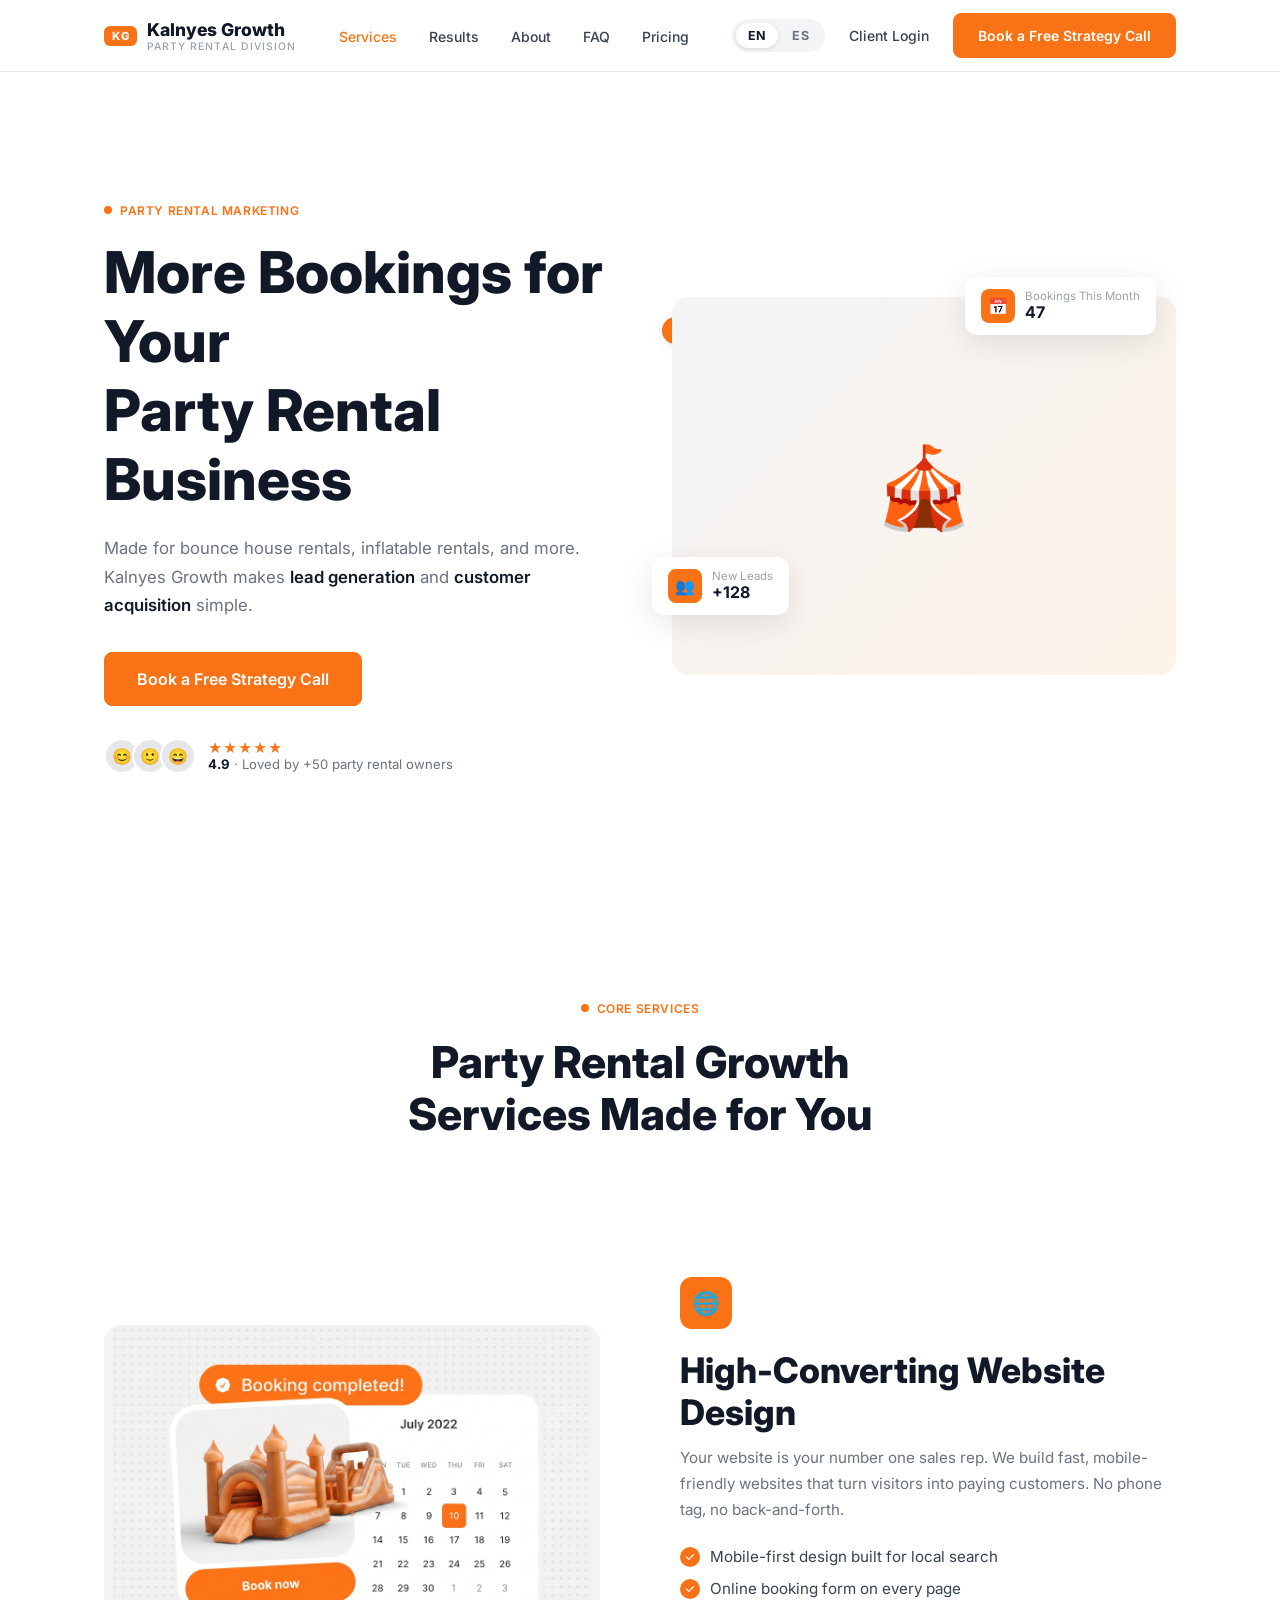
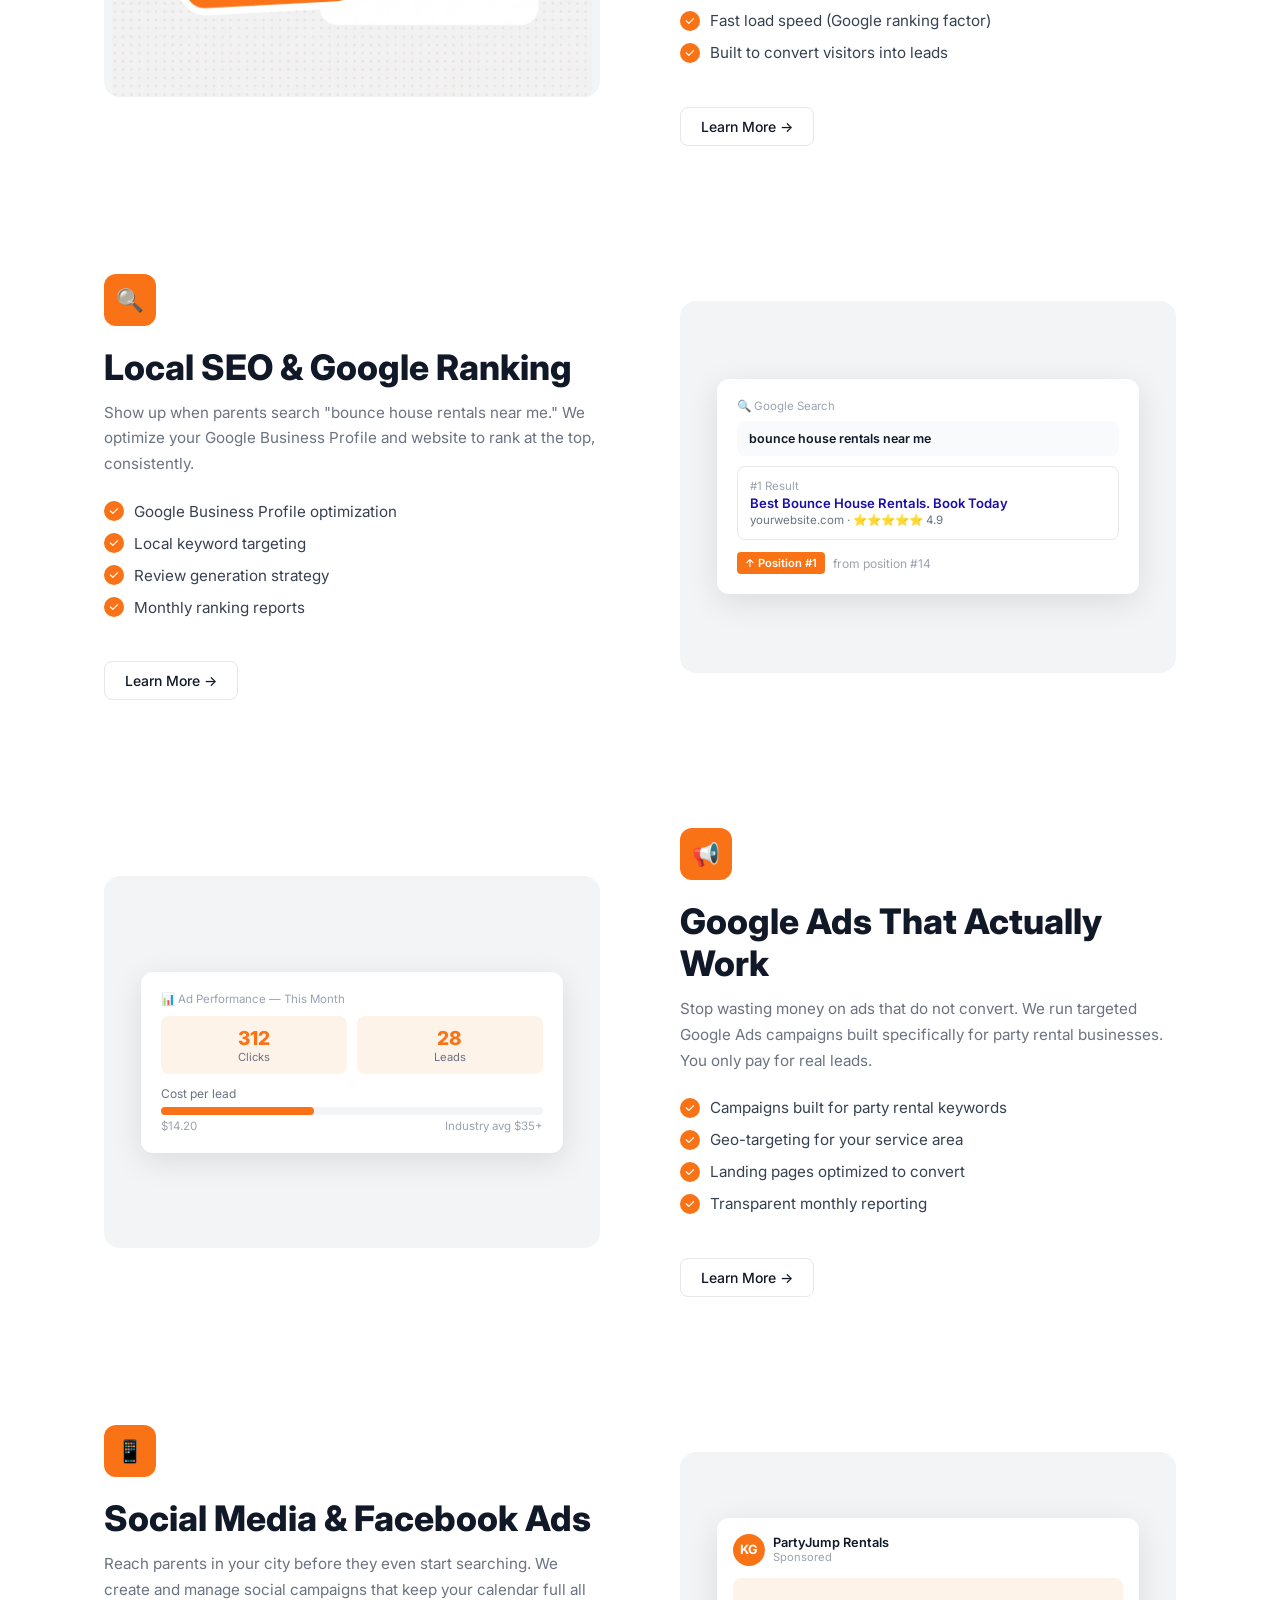
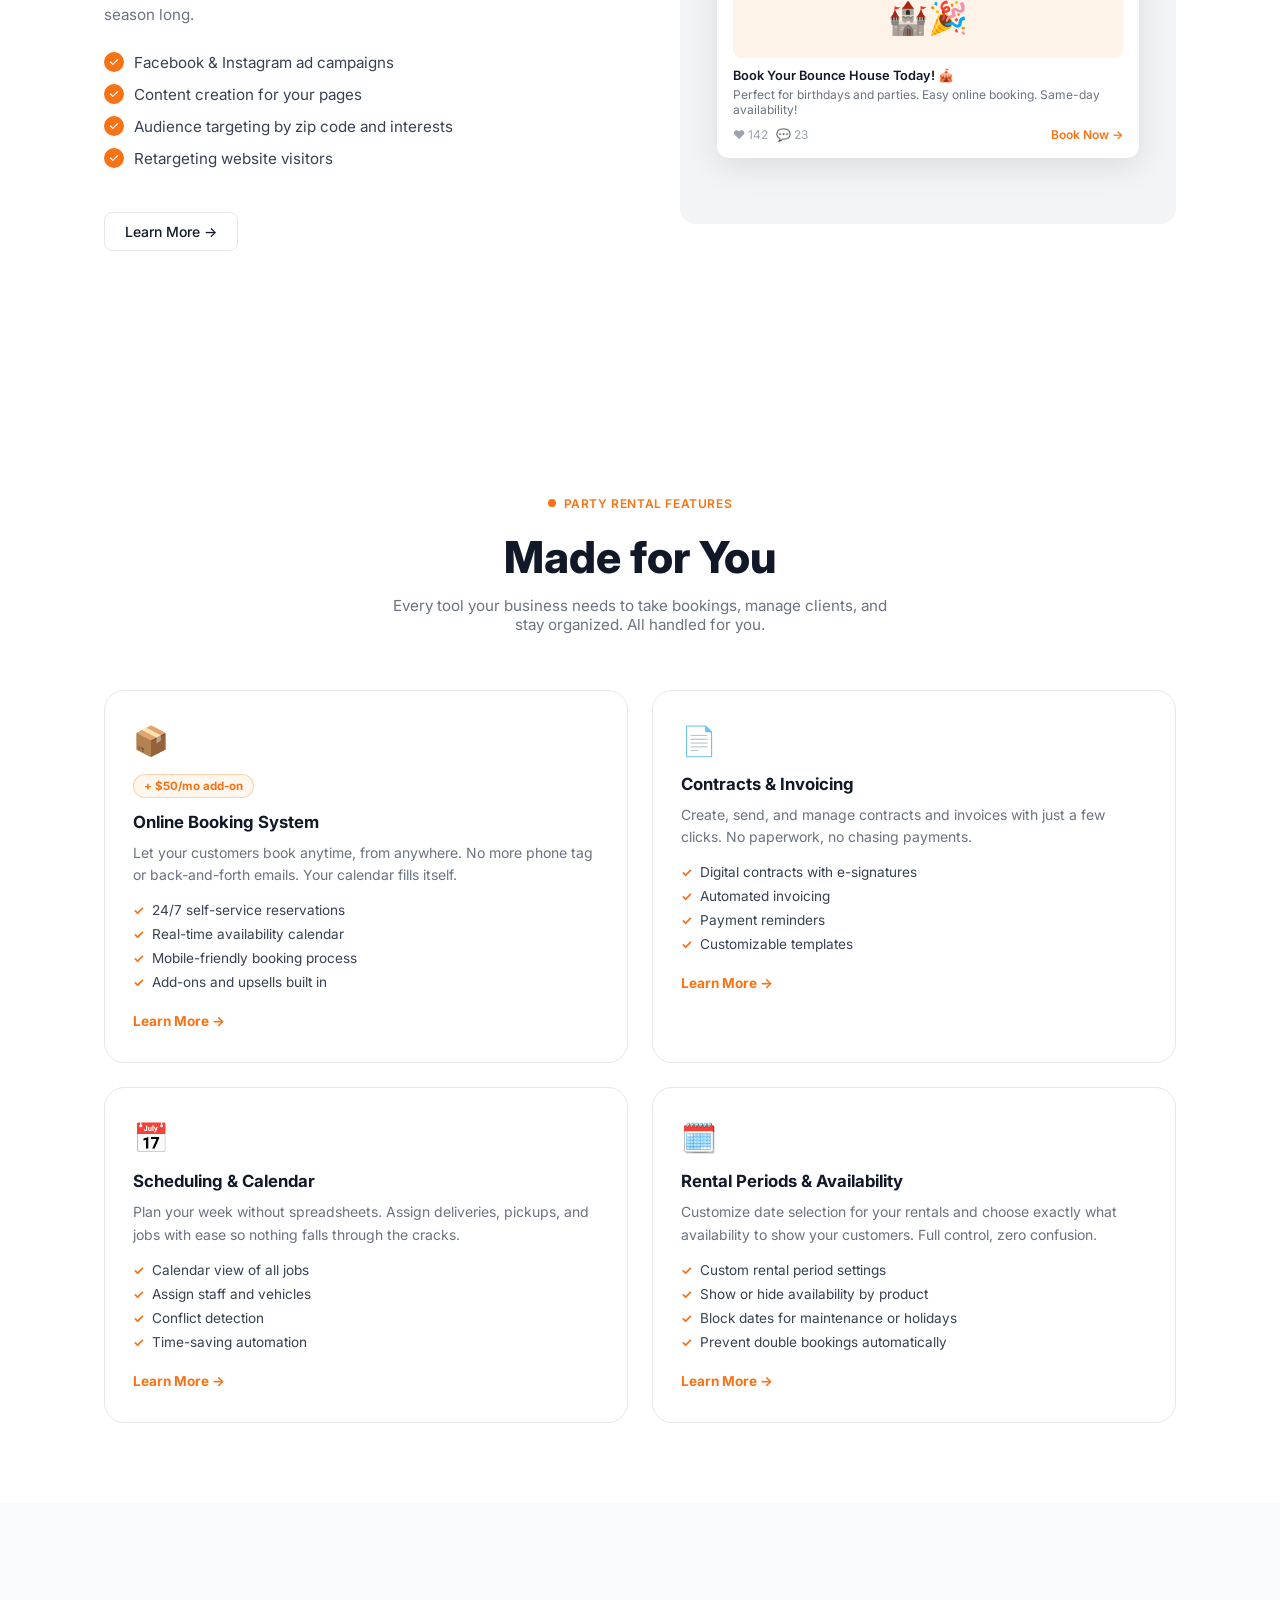
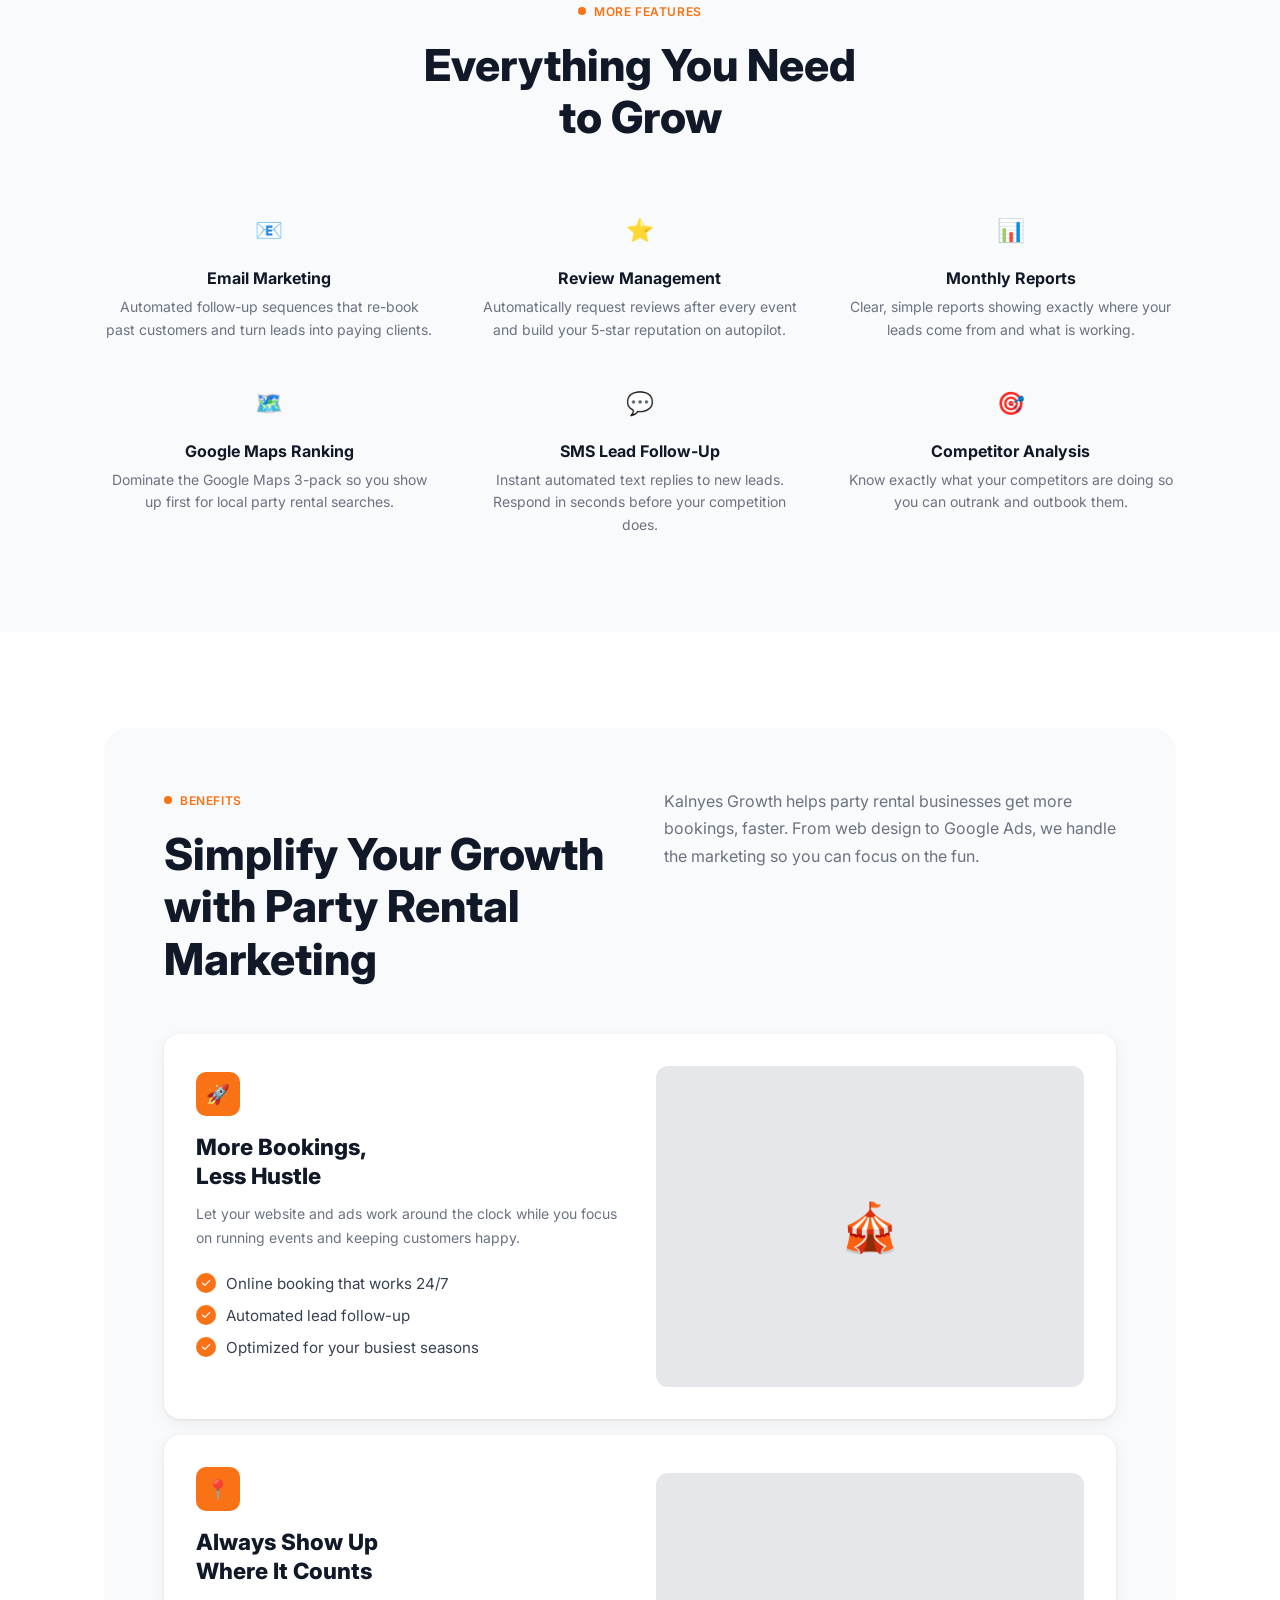
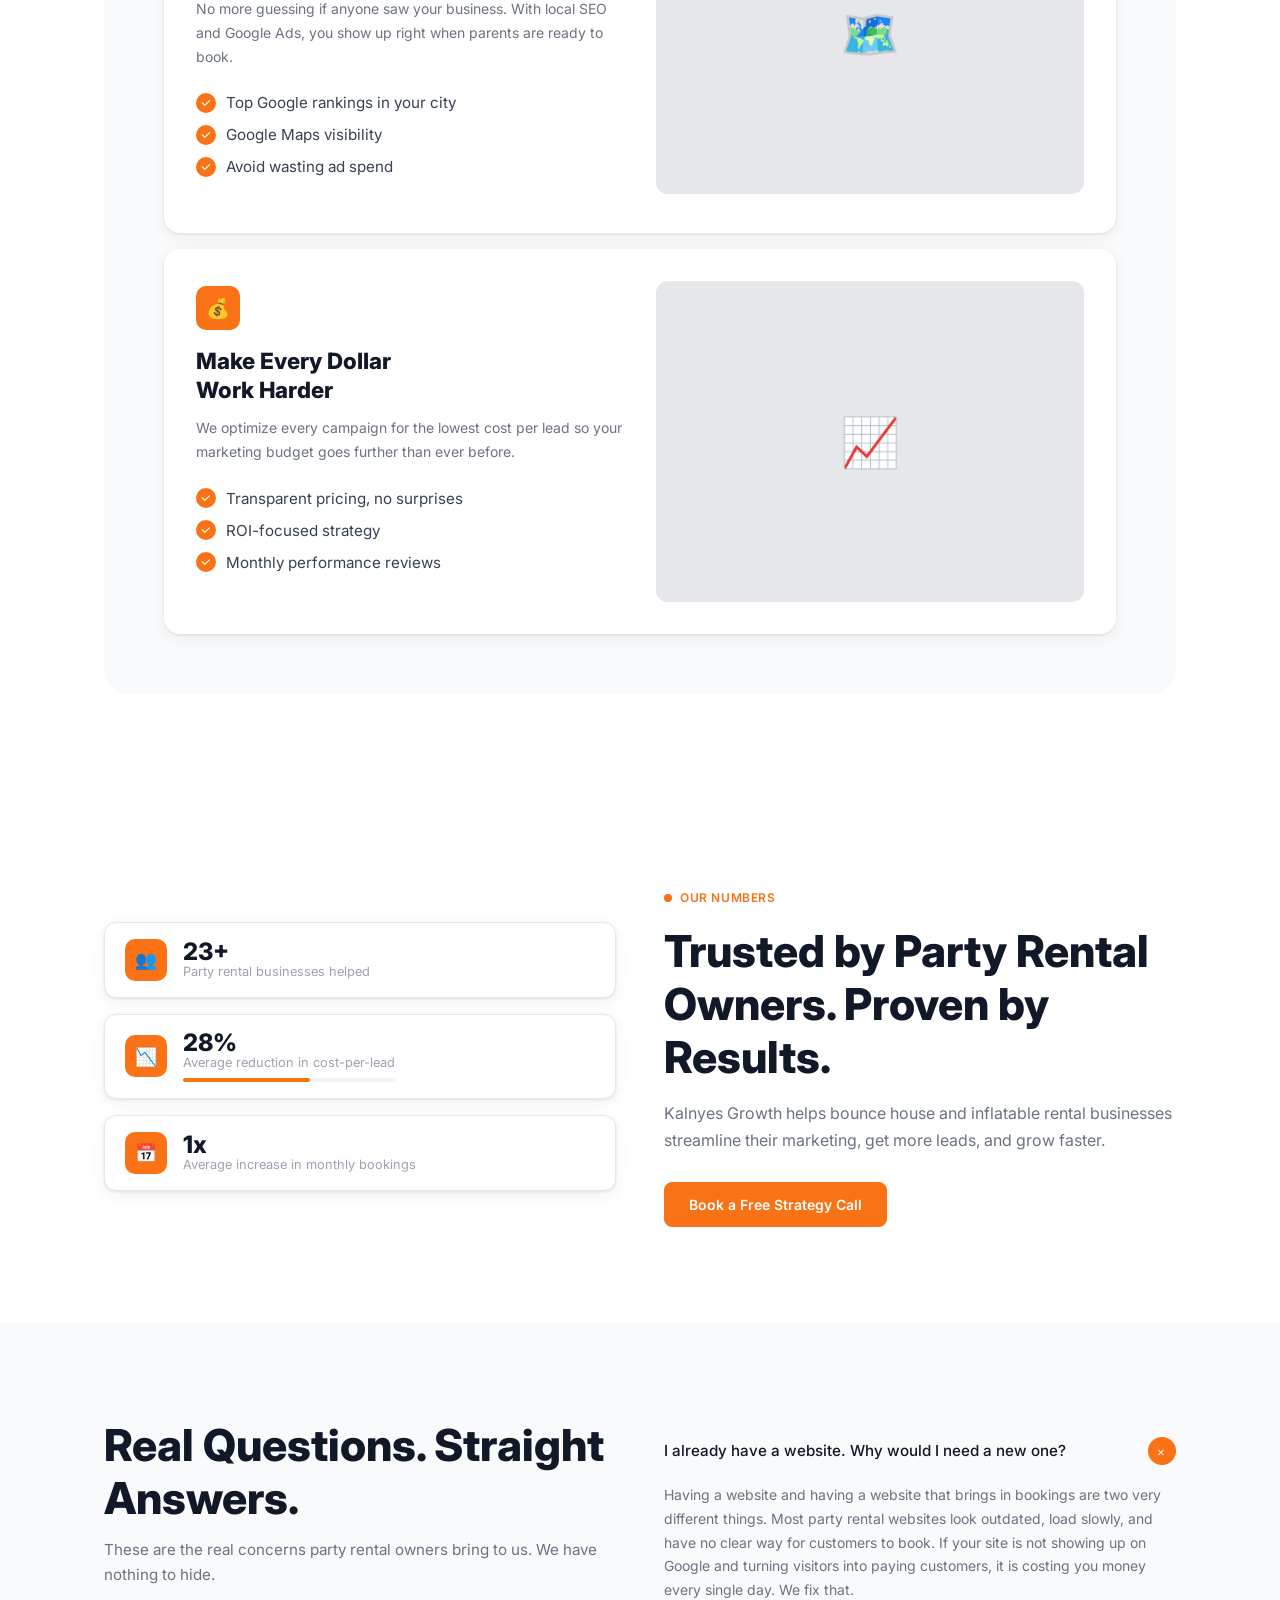
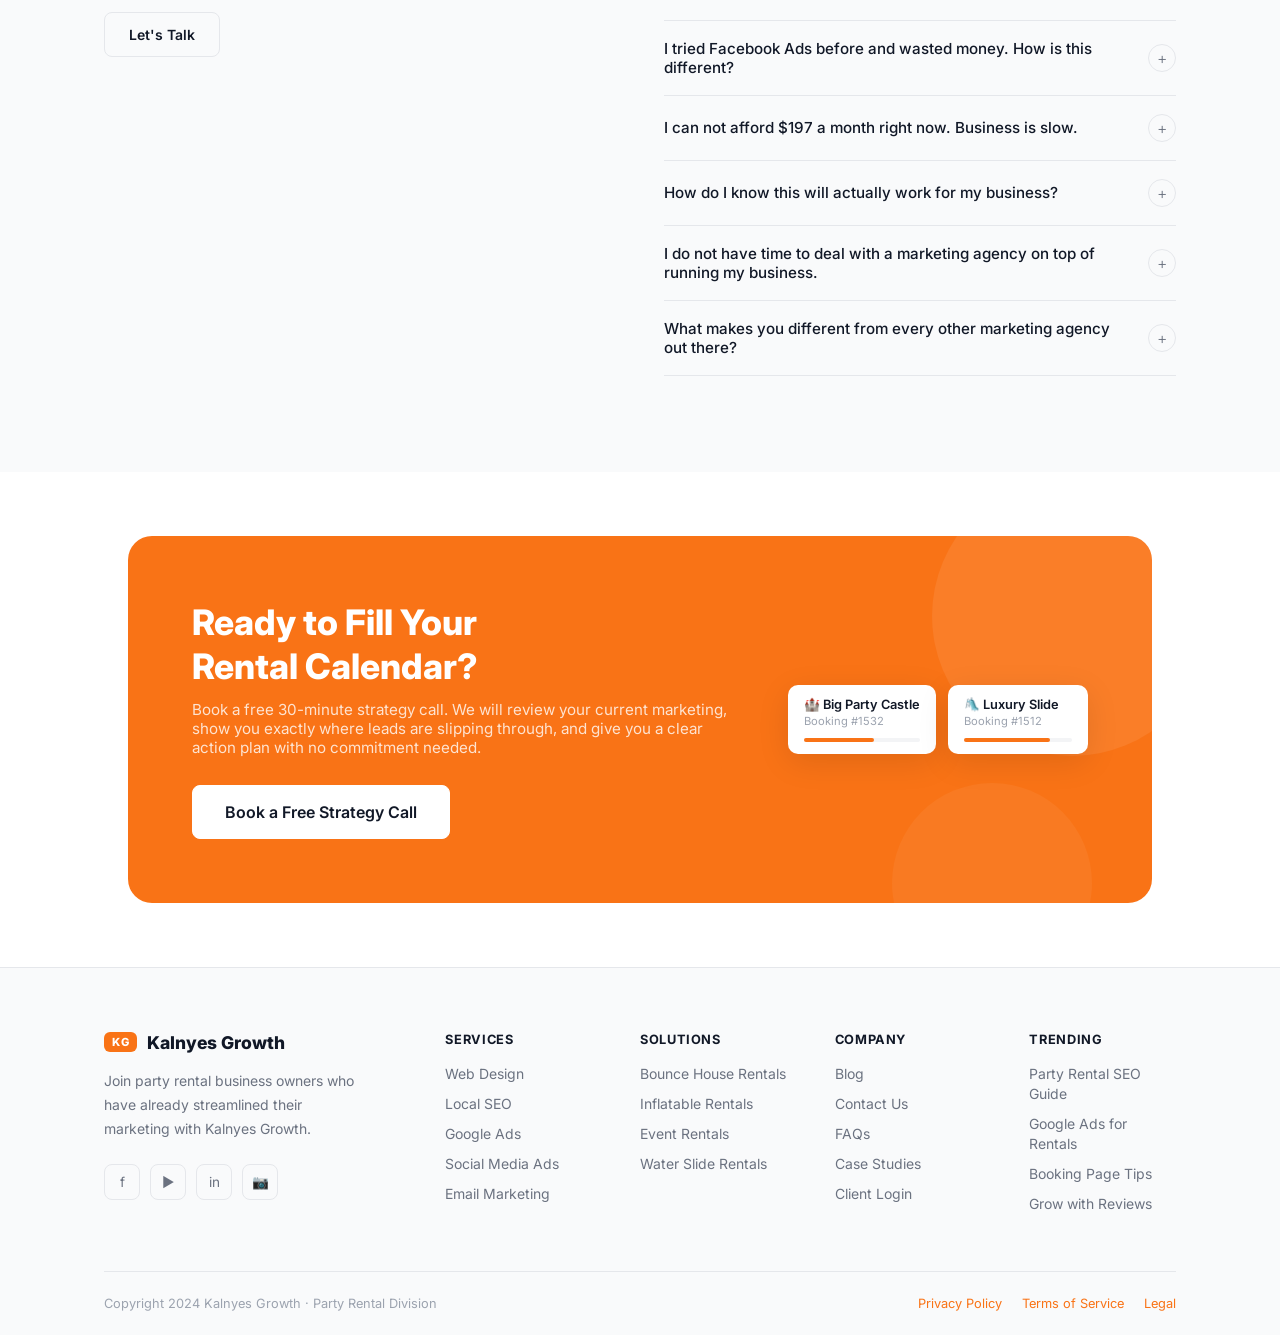
==== index-standalone.html @ 170ce295 "Add files via upload" ====
<!DOCTYPE html>
<html lang="en">
<head>
  <meta charset="UTF-8" />
  <meta name="viewport" content="width=device-width, initial-scale=1.0" />
  <title>Party Rental Marketing | Kalnyes Growth</title>
  <meta name="description" content="Kalnyes Growth helps party rental businesses get more bookings with proven web design, SEO, and Google Ads strategies." />
  <style>
/* ===== KALNYES GROWTH — PARTY RENTAL NICHE ===== */
@import url('https://fonts.googleapis.com/css2?family=Inter:wght@300;400;500;600;700;800;900&display=swap');

:root {
  --orange: #F97316;
  --orange-dark: #EA6C0A;
  --orange-light: #FFF7ED;
  --orange-bg: #FEF3E8;
  --dark: #111827;
  --gray-900: #1F2937;
  --gray-700: #374151;
  --gray-500: #6B7280;
  --gray-400: #9CA3AF;
  --gray-200: #E5E7EB;
  --gray-100: #F3F4F6;
  --gray-50: #F9FAFB;
  --white: #FFFFFF;
  --radius: 16px;
  --radius-sm: 8px;
  --nav-h: 72px;
  --shadow: 0 1px 3px rgba(0,0,0,0.08), 0 4px 16px rgba(0,0,0,0.06);
  --shadow-lg: 0 8px 32px rgba(0,0,0,0.10);
}

*, *::before, *::after { margin: 0; padding: 0; box-sizing: border-box; }
html { scroll-behavior: smooth; }
body { font-family: 'Inter', sans-serif; color: var(--dark); background: var(--white); -webkit-font-smoothing: antialiased; }
a { text-decoration: none; color: inherit; }
ul { list-style: none; }
img { max-width: 100%; display: block; }

/* ===== UTILS ===== */
.container { max-width: 1120px; margin: 0 auto; padding: 0 24px; }
.section { padding: 96px 0; }
.section-sm { padding: 64px 0; }
.tag {
  display: inline-flex;
  align-items: center;
  gap: 8px;
  font-size: 0.75rem;
  font-weight: 600;
  letter-spacing: 0.05em;
  text-transform: uppercase;
  color: var(--orange);
  margin-bottom: 20px;
}
.tag::before {
  content: '';
  width: 8px; height: 8px;
  background: var(--orange);
  border-radius: 50%;
  flex-shrink: 0;
}
.section-heading {
  font-size: clamp(2rem, 4vw, 2.75rem);
  font-weight: 800;
  line-height: 1.2;
  color: var(--dark);
  margin-bottom: 16px;
}
.section-sub {
  font-size: 1rem;
  color: var(--gray-500);
  line-height: 1.7;
  max-width: 520px;
}
.check-list { display: flex; flex-direction: column; gap: 12px; margin: 24px 0; }
.check-list li {
  display: flex;
  align-items: center;
  gap: 10px;
  font-size: 0.95rem;
  color: var(--gray-700);
}
.check-list li::before {
  content: '';
  width: 20px; height: 20px;
  background: var(--orange) url("data:image/svg+xml,%3Csvg xmlns='http://www.w3.org/2000/svg' viewBox='0 0 20 20' fill='white'%3E%3Cpath fill-rule='evenodd' d='M16.707 5.293a1 1 0 010 1.414l-8 8a1 1 0 01-1.414 0l-4-4a1 1 0 011.414-1.414L8 12.586l7.293-7.293a1 1 0 011.414 0z' clip-rule='evenodd'/%3E%3C/svg%3E") center/12px no-repeat;
  border-radius: 50%;
  flex-shrink: 0;
}

/* Buttons */
.btn {
  display: inline-flex;
  align-items: center;
  gap: 8px;
  padding: 13px 24px;
  font-family: 'Inter', sans-serif;
  font-size: 0.875rem;
  font-weight: 600;
  border-radius: var(--radius-sm);
  cursor: pointer;
  transition: all 0.2s ease;
  border: 1.5px solid transparent;
  white-space: nowrap;
}
.btn-orange {
  background: var(--orange);
  color: var(--white);
  border-color: var(--orange);
}
.btn-orange:hover { background: var(--orange-dark); border-color: var(--orange-dark); transform: translateY(-1px); box-shadow: 0 4px 12px rgba(249,115,22,0.35); }
.btn-outline {
  background: transparent;
  color: var(--dark);
  border-color: var(--gray-200);
}
.btn-outline:hover { border-color: var(--gray-400); background: var(--gray-50); }
.btn-white {
  background: var(--white);
  color: var(--dark);
  border-color: var(--white);
}
.btn-white:hover { background: var(--gray-100); }
.btn-lg { padding: 16px 32px; font-size: 1rem; }

/* ===== NAVBAR ===== */
.navbar {
  position: fixed;
  top: 0; left: 0; right: 0;
  z-index: 100;
  height: var(--nav-h);
  background: rgba(255,255,255,0.95);
  backdrop-filter: blur(12px);
  border-bottom: 1px solid var(--gray-200);
  transition: box-shadow 0.2s;
}
.navbar.scrolled { box-shadow: var(--shadow); }
.nav-inner {
  display: flex;
  align-items: center;
  justify-content: space-between;
  height: 100%;
  max-width: 1120px;
  margin: 0 auto;
  padding: 0 24px;
}
.nav-logo {
  display: flex;
  align-items: center;
  gap: 10px;
  font-weight: 800;
  font-size: 1.1rem;
  color: var(--dark);
}
.nav-logo-badge {
  background: var(--orange);
  color: var(--white);
  font-size: 0.7rem;
  font-weight: 800;
  padding: 3px 8px;
  border-radius: 6px;
  letter-spacing: 0.05em;
}
.nav-logo-text { color: var(--dark); }
.nav-logo-sub { font-size: 0.65rem; font-weight: 500; color: var(--gray-400); letter-spacing: 0.1em; text-transform: uppercase; display: block; line-height: 1; margin-top: 2px; }
.nav-links {
  display: flex;
  align-items: center;
  gap: 4px;
}
.nav-links a {
  padding: 8px 14px;
  font-size: 0.875rem;
  font-weight: 500;
  color: var(--gray-700);
  border-radius: var(--radius-sm);
  transition: all 0.15s;
}
.nav-links a:hover { color: var(--dark); background: var(--gray-100); }
.nav-links a.active { color: var(--orange); }
.nav-actions { display: flex; align-items: center; gap: 10px; }
.nav-login { font-size: 0.875rem; font-weight: 500; color: var(--gray-700); padding: 8px 14px; }
.nav-login:hover { color: var(--dark); }

/* Mobile */
.nav-hamburger { display: none; flex-direction: column; gap: 4px; cursor: pointer; padding: 8px; }
.nav-hamburger span { width: 22px; height: 2px; background: var(--dark); border-radius: 2px; transition: all 0.3s; }
.mobile-menu {
  display: none;
  position: fixed;
  top: var(--nav-h); left: 0; right: 0;
  background: var(--white);
  border-bottom: 1px solid var(--gray-200);
  padding: 16px 24px 24px;
  flex-direction: column;
  gap: 4px;
  z-index: 99;
  box-shadow: var(--shadow-lg);
}
.mobile-menu.open { display: flex; }
.mobile-menu a { padding: 12px 16px; font-size: 0.95rem; font-weight: 500; color: var(--gray-700); border-radius: var(--radius-sm); }
.mobile-menu a:hover { background: var(--gray-100); color: var(--dark); }
.mobile-menu .btn { margin-top: 8px; justify-content: center; }

/* ===== HERO ===== */
.hero {
  padding-top: var(--nav-h);
  min-height: 100vh;
  display: flex;
  align-items: center;
  background: var(--white);
  overflow: hidden;
  position: relative;
}
.hero-grid {
  display: grid;
  grid-template-columns: 1fr 1fr;
  gap: 64px;
  align-items: center;
  padding: 80px 0;
}
.hero-left { position: relative; z-index: 1; }
.hero-stars {
  display: flex;
  align-items: center;
  gap: 12px;
  margin-top: 32px;
}
.hero-avatars {
  display: flex;
}
.hero-avatar {
  width: 36px; height: 36px;
  border-radius: 50%;
  border: 2px solid var(--white);
  background: var(--gray-200);
  display: flex;
  align-items: center;
  justify-content: center;
  font-size: 1rem;
  margin-left: -8px;
  overflow: hidden;
}
.hero-avatar:first-child { margin-left: 0; }
.stars-text { font-size: 0.82rem; color: var(--gray-500); }
.stars-text strong { color: var(--dark); }
.star-icons { color: var(--orange); font-size: 0.85rem; letter-spacing: 1px; }

.hero-right {
  position: relative;
  display: flex;
  justify-content: center;
  align-items: center;
}
.hero-mockup {
  width: 100%;
  max-width: 520px;
  position: relative;
}
.hero-img-placeholder {
  width: 100%;
  aspect-ratio: 4/3;
  background: linear-gradient(135deg, var(--gray-100) 0%, var(--orange-bg) 100%);
  border-radius: var(--radius);
  display: flex;
  align-items: center;
  justify-content: center;
  font-size: 5rem;
  position: relative;
  overflow: hidden;
}
/* Floating stat cards */
.stat-card {
  position: absolute;
  background: var(--white);
  border-radius: 12px;
  box-shadow: var(--shadow-lg);
  padding: 12px 16px;
  display: flex;
  align-items: center;
  gap: 10px;
  font-size: 0.8rem;
  white-space: nowrap;
}
.stat-card-icon {
  width: 34px; height: 34px;
  background: var(--orange);
  border-radius: 8px;
  display: flex;
  align-items: center;
  justify-content: center;
  font-size: 1rem;
  color: white;
  flex-shrink: 0;
}
.stat-card-label { color: var(--gray-400); font-size: 0.72rem; }
.stat-card-value { font-weight: 700; color: var(--dark); font-size: 1rem; line-height: 1.2; }
.stat-card.card-top { top: -20px; right: 20px; }
.stat-card.card-mid { bottom: 60px; left: -20px; }
.stat-pill {
  position: absolute;
  top: 20px;
  left: -10px;
  background: var(--orange);
  color: var(--white);
  border-radius: 20px;
  padding: 6px 14px;
  font-size: 0.75rem;
  font-weight: 600;
  display: flex;
  align-items: center;
  gap: 6px;
  box-shadow: var(--shadow);
}
.stat-pill::before { content: '●'; font-size: 0.5rem; }

/* ===== FEATURE SECTIONS (alternating) ===== */
.feature-section { padding: 64px 0; }
.feature-row {
  display: grid;
  grid-template-columns: 1fr 1fr;
  gap: 80px;
  align-items: center;
}
.feature-row.reverse { direction: rtl; }
.feature-row.reverse > * { direction: ltr; }
.feature-icon {
  width: 52px; height: 52px;
  background: var(--orange);
  border-radius: 12px;
  display: flex;
  align-items: center;
  justify-content: center;
  font-size: 1.4rem;
  margin-bottom: 20px;
}
.feature-title { font-size: clamp(1.6rem, 3vw, 2.2rem); font-weight: 800; margin-bottom: 12px; }
.feature-desc { font-size: 0.95rem; color: var(--gray-500); line-height: 1.7; margin-bottom: 8px; }
.learn-more-btn {
  display: inline-flex;
  align-items: center;
  gap: 6px;
  margin-top: 20px;
  padding: 10px 20px;
  border: 1.5px solid var(--gray-200);
  border-radius: var(--radius-sm);
  font-size: 0.875rem;
  font-weight: 500;
  color: var(--dark);
  transition: all 0.2s;
}
.learn-more-btn:hover { border-color: var(--orange); color: var(--orange); }
.feature-visual {
  background: var(--gray-100);
  border-radius: var(--radius);
  aspect-ratio: 4/3;
  display: flex;
  align-items: center;
  justify-content: center;
  font-size: 4rem;
  overflow: hidden;
  position: relative;
}
/* Mock UI inside feature visual */
.mock-card {
  background: var(--white);
  border-radius: 12px;
  box-shadow: var(--shadow-lg);
  padding: 20px;
  width: 85%;
  position: absolute;
}
.mock-invoice { font-size: 0.8rem; }
.mock-invoice .inv-number { font-weight: 700; font-size: 0.95rem; margin-bottom: 6px; }
.mock-invoice .inv-badge { display: inline-block; background: #DCFCE7; color: #16A34A; font-size: 0.65rem; font-weight: 600; padding: 2px 8px; border-radius: 20px; margin-bottom: 12px; }
.mock-invoice .inv-line { display: flex; justify-content: space-between; padding: 6px 0; border-bottom: 1px solid var(--gray-100); font-size: 0.8rem; color: var(--gray-500); }
.mock-invoice .inv-sig { margin-top: 16px; padding-top: 12px; border-top: 1px dashed var(--gray-200); font-size: 0.75rem; color: var(--gray-400); }
.mock-cal { font-size: 0.75rem; }
.mock-cal-header { display: flex; justify-content: space-between; align-items: center; margin-bottom: 10px; font-weight: 600; font-size: 0.85rem; }
.mock-cal-grid { display: grid; grid-template-columns: repeat(7, 1fr); gap: 4px; text-align: center; }
.mock-cal-day { padding: 5px; border-radius: 6px; font-size: 0.72rem; color: var(--gray-400); }
.mock-cal-day.active { background: var(--orange); color: white; font-weight: 600; border-radius: 6px; }
.mock-cal-day.booked { background: var(--orange-bg); color: var(--orange); font-weight: 500; }

/* ===== MORE FEATURES GRID ===== */
.more-features-grid {
  display: grid;
  grid-template-columns: repeat(3, 1fr);
  gap: 40px;
  margin-top: 64px;
}
.more-feature-item { text-align: center; }
.more-feature-icon {
  width: 44px; height: 44px;
  margin: 0 auto 16px;
  display: flex;
  align-items: center;
  justify-content: center;
  font-size: 1.4rem;
}
.more-feature-item h4 { font-size: 1rem; font-weight: 700; margin-bottom: 8px; }
.more-feature-item p { font-size: 0.875rem; color: var(--gray-500); line-height: 1.6; }

/* ===== BENEFITS ===== */
.benefits-wrap {
  background: var(--gray-50);
  border-radius: 24px;
  padding: 60px;
}
.benefits-intro {
  display: grid;
  grid-template-columns: 1fr 1fr;
  gap: 48px;
  margin-bottom: 48px;
  align-items: start;
}
.benefits-intro .section-heading { margin-bottom: 0; }
.benefit-card {
  background: var(--white);
  border-radius: var(--radius);
  padding: 32px;
  box-shadow: var(--shadow);
  display: grid;
  grid-template-columns: 1fr 1fr;
  gap: 32px;
  align-items: center;
  margin-bottom: 16px;
}
.benefit-card:last-child { margin-bottom: 0; }
.benefit-icon {
  width: 44px; height: 44px;
  background: var(--orange);
  border-radius: 10px;
  display: flex; align-items: center; justify-content: center;
  font-size: 1.2rem;
  margin-bottom: 16px;
}
.benefit-card h3 { font-size: 1.4rem; font-weight: 800; line-height: 1.3; margin-bottom: 12px; }
.benefit-card p { font-size: 0.875rem; color: var(--gray-500); line-height: 1.7; margin-bottom: 12px; }
.benefit-img {
  border-radius: 12px;
  overflow: hidden;
  aspect-ratio: 4/3;
  background: var(--gray-200);
  display: flex;
  align-items: center;
  justify-content: center;
  font-size: 3rem;
}

/* ===== STATS ===== */
.stats-grid {
  display: grid;
  grid-template-columns: 1fr 1fr;
  gap: 48px;
  align-items: center;
}
.stat-items { display: flex; flex-direction: column; gap: 16px; }
.stat-item {
  display: flex;
  align-items: center;
  gap: 16px;
  background: var(--white);
  border: 1px solid var(--gray-200);
  border-radius: 12px;
  padding: 16px 20px;
  box-shadow: var(--shadow);
}
.stat-item-icon {
  width: 42px; height: 42px;
  background: var(--orange);
  border-radius: 10px;
  display: flex; align-items: center; justify-content: center;
  font-size: 1.1rem;
  flex-shrink: 0;
}
.stat-item-value { font-size: 1.5rem; font-weight: 800; line-height: 1; }
.stat-item-label { font-size: 0.8rem; color: var(--gray-400); }
.stat-bar { height: 4px; background: var(--gray-100); border-radius: 2px; margin-top: 8px; width: 100%; }
.stat-bar-fill { height: 100%; background: var(--orange); border-radius: 2px; }
.stats-text .section-heading { margin-bottom: 16px; }

/* ===== FAQ ===== */
.faq-grid {
  display: grid;
  grid-template-columns: 1fr 1fr;
  gap: 48px;
  align-items: start;
}
.faq-left .section-heading { margin-bottom: 12px; }
.faq-left p { font-size: 0.95rem; color: var(--gray-500); line-height: 1.7; margin-bottom: 24px; }
.faq-items { display: flex; flex-direction: column; gap: 0; }
.faq-item {
  border-bottom: 1px solid var(--gray-200);
}
.faq-question {
  display: flex;
  justify-content: space-between;
  align-items: center;
  padding: 18px 0;
  cursor: pointer;
  font-size: 0.95rem;
  font-weight: 500;
  color: var(--dark);
  gap: 16px;
  user-select: none;
}
.faq-question:hover { color: var(--orange); }
.faq-toggle {
  width: 28px; height: 28px;
  border: 1.5px solid var(--gray-200);
  border-radius: 50%;
  display: flex; align-items: center; justify-content: center;
  font-size: 1rem;
  font-weight: 300;
  flex-shrink: 0;
  transition: all 0.2s;
  color: var(--gray-500);
}
.faq-item.open .faq-toggle { background: var(--orange); border-color: var(--orange); color: white; transform: rotate(45deg); }
.faq-answer {
  font-size: 0.875rem;
  color: var(--gray-500);
  line-height: 1.7;
  padding-bottom: 18px;
  display: none;
}
.faq-item.open .faq-answer { display: block; }

/* ===== CTA BANNER ===== */
.cta-banner {
  background: var(--orange);
  border-radius: 24px;
  padding: 64px;
  margin: 0 24px;
  display: grid;
  grid-template-columns: 1fr auto;
  gap: 40px;
  align-items: center;
  position: relative;
  overflow: hidden;
}
.cta-banner::before {
  content: '';
  position: absolute;
  right: -60px; top: -60px;
  width: 280px; height: 280px;
  background: rgba(255,255,255,0.08);
  border-radius: 50%;
}
.cta-banner::after {
  content: '';
  position: absolute;
  right: 60px; bottom: -80px;
  width: 200px; height: 200px;
  background: rgba(255,255,255,0.05);
  border-radius: 50%;
}
.cta-mock-preview {
  display: flex;
  gap: 12px;
  position: relative;
  z-index: 1;
}
.cta-mock-card {
  background: var(--white);
  border-radius: 10px;
  padding: 12px 16px;
  min-width: 140px;
  box-shadow: var(--shadow-lg);
}
.cta-mock-card .prod-name { font-size: 0.8rem; font-weight: 600; margin-bottom: 2px; }
.cta-mock-card .prod-id { font-size: 0.7rem; color: var(--gray-400); }
.cta-mock-card .prod-bar { height: 4px; background: var(--gray-100); border-radius: 2px; margin-top: 10px; }
.cta-mock-card .prod-bar-fill { height: 100%; background: var(--orange); border-radius: 2px; width: 60%; }
.cta-banner-text { position: relative; z-index: 1; }
.cta-banner-text h2 { font-size: clamp(1.6rem, 3vw, 2.2rem); font-weight: 800; color: var(--white); margin-bottom: 12px; line-height: 1.25; }
.cta-banner-text p { font-size: 0.95rem; color: rgba(255,255,255,0.8); margin-bottom: 28px; }
.cta-banner-actions { display: flex; gap: 12px; flex-wrap: wrap; position: relative; z-index: 1; }

/* ===== FOOTER ===== */
.footer {
  background: var(--gray-50);
  border-top: 1px solid var(--gray-200);
  padding: 64px 0 0;
}
.footer-grid {
  display: grid;
  grid-template-columns: 2fr 1fr 1fr 1fr 1fr;
  gap: 48px;
  padding-bottom: 48px;
  border-bottom: 1px solid var(--gray-200);
}
.footer-brand p { font-size: 0.875rem; color: var(--gray-500); line-height: 1.7; margin: 16px 0 24px; max-width: 260px; }
.footer-social { display: flex; gap: 10px; }
.social-btn {
  width: 36px; height: 36px;
  border: 1px solid var(--gray-200);
  border-radius: 8px;
  display: flex; align-items: center; justify-content: center;
  font-size: 0.85rem;
  color: var(--gray-500);
  transition: all 0.2s;
}
.social-btn:hover { border-color: var(--orange); color: var(--orange); background: var(--orange-light); }
.footer-col h4 { font-size: 0.8rem; font-weight: 700; color: var(--dark); margin-bottom: 16px; text-transform: uppercase; letter-spacing: 0.05em; }
.footer-col ul li { margin-bottom: 10px; }
.footer-col ul li a { font-size: 0.875rem; color: var(--gray-500); transition: color 0.15s; }
.footer-col ul li a:hover { color: var(--orange); }
.footer-bottom {
  padding: 24px 0;
  display: flex;
  justify-content: space-between;
  align-items: center;
  flex-wrap: wrap;
  gap: 12px;
  font-size: 0.8rem;
  color: var(--gray-400);
}
.footer-bottom a { color: var(--orange); }
.footer-bottom-links { display: flex; gap: 20px; }

/* ===== LANGUAGE TOGGLE ===== */
.lang-toggle {
  display: inline-flex;
  align-items: center;
  gap: 2px;
  background: var(--gray-100);
  border-radius: 100px;
  padding: 4px;
}
.lang-btn {
  padding: 5px 12px;
  border-radius: 100px;
  border: none;
  background: transparent;
  font-size: 0.78rem;
  font-weight: 700;
  color: var(--gray-500);
  cursor: pointer;
  transition: all 0.2s;
  letter-spacing: 0.03em;
  font-family: inherit;
}
.lang-btn.active {
  background: var(--white);
  color: var(--dark);
  box-shadow: 0 1px 4px rgba(0,0,0,0.12);
}
.lang-btn:hover:not(.active) { color: var(--dark); }

/* Lang toggle inside mobile menu */
.mobile-menu .lang-toggle {
  margin: 8px auto 4px;
  width: fit-content;
  padding: 5px;
}
.mobile-menu .lang-btn {
  padding: 8px 22px;
  font-size: 0.85rem;
}

/* ===== RESPONSIVE ===== */
@media (max-width: 1024px) {
  .benefits-intro { grid-template-columns: 1fr; gap: 24px; }
  .footer-grid { grid-template-columns: 1fr 1fr 1fr; }
  .cta-banner { grid-template-columns: 1fr; }
  .cta-mock-preview { display: none; }
}
@media (max-width: 768px) {
  .nav-links, .nav-actions { display: none; }
  .nav-hamburger { display: flex; }
  .hero-grid, .feature-row, .stats-grid, .faq-grid { grid-template-columns: 1fr; gap: 40px; }
  .feature-row.reverse { direction: ltr; }
  .section { padding: 64px 0; }
  .benefits-wrap { padding: 32px 24px; }
  .benefit-card { grid-template-columns: 1fr; gap: 24px; }
  .more-features-grid { grid-template-columns: 1fr 1fr; }
  .footer-grid { grid-template-columns: 1fr 1fr; }
  .cta-banner { padding: 40px 32px; margin: 0 16px; }
  .hero-right { display: none; }
}
@media (max-width: 480px) {
  .more-features-grid { grid-template-columns: 1fr; }
  .footer-grid { grid-template-columns: 1fr; }
  .hero-grid { padding: 48px 0; }
}

</style>
  <style>
    /* Feature cards section */
    .features-section { padding: 80px 0; background: var(--white); }
    .features-grid {
      display: grid;
      grid-template-columns: repeat(2, 1fr);
      gap: 24px;
      margin-top: 56px;
    }
    .feature-card {
      border: 1.5px solid var(--gray-200);
      border-radius: 20px;
      padding: 32px 28px;
      transition: box-shadow 0.2s, border-color 0.2s;
    }
    .feature-card:hover { box-shadow: 0 8px 32px rgba(0,0,0,0.08); border-color: var(--gray-300); }
    .feature-card-icon { font-size: 1.8rem; margin-bottom: 16px; }
    .feature-card h3 { font-size: 1.05rem; font-weight: 700; margin-bottom: 10px; color: var(--dark); }
    .feature-card p { font-size: 0.875rem; color: var(--gray-500); line-height: 1.6; margin-bottom: 16px; }
    .feature-card ul { list-style: none; padding: 0; margin: 0 0 20px; display: flex; flex-direction: column; gap: 8px; }
    .feature-card ul li { font-size: 0.85rem; color: var(--gray-700); display: flex; align-items: center; gap: 8px; }
    .feature-card ul li::before { content: '✓'; color: var(--orange); font-weight: 700; font-size: 0.8rem; }
    .feature-card-link { font-size: 0.85rem; font-weight: 700; color: var(--orange); text-decoration: none; }
    .feature-card-link:hover { text-decoration: underline; }
    .booking-badge {
      display: inline-flex;
      align-items: center;
      gap: 6px;
      background: #FFF7ED;
      border: 1px solid rgba(249,115,22,0.3);
      color: var(--orange);
      font-size: 0.72rem;
      font-weight: 700;
      padding: 4px 10px;
      border-radius: 20px;
      margin-bottom: 14px;
    }
    @media (max-width: 768px) {
      .features-grid { grid-template-columns: 1fr; }
    }
  </style>
</head>
<body>

<!-- ===== NAVBAR ===== -->
<nav class="navbar">
  <div class="nav-inner">
    <a href="#" class="nav-logo">
      <span class="nav-logo-badge">KG</span>
      <span>
        <span class="nav-logo-text">Kalnyes Growth</span>
        <span class="nav-logo-sub" data-i18n="nav-sub">Party Rental Division</span>
      </span>
    </a>
    <ul class="nav-links">
      <li><a href="#services" class="active" data-i18n="nav-services">Services</a></li>
      <li><a href="#results" data-i18n="nav-results">Results</a></li>
      <li><a href="#about" data-i18n="nav-about">About</a></li>
      <li><a href="#faq" data-i18n="nav-faq">FAQ</a></li>
      <li><a href="pricing.html" data-i18n="nav-pricing">Pricing</a></li>
    </ul>
    <div class="nav-actions">
      <div class="lang-toggle">
        <button class="lang-btn active" data-lang="en" onclick="setLang('en')">EN</button>
        <button class="lang-btn" data-lang="es" onclick="setLang('es')">ES</button>
      </div>
      <a href="portal.html" class="nav-login" data-i18n="nav-login">Client Login</a>
      <a href="https://calendly.com/kalnyesgrowth/boost-your-business" target="_blank" rel="noopener" class="btn btn-orange" data-i18n="nav-cta">Book a Free Strategy Call</a>
    </div>
    <div class="nav-hamburger"><span></span><span></span><span></span></div>
  </div>
</nav>

<!-- MOBILE MENU -->
<div class="mobile-menu">
  <a href="#services" data-i18n="nav-services">Services</a>
  <a href="#results" data-i18n="nav-results">Results</a>
  <a href="#about" data-i18n="nav-about">About</a>
  <a href="#faq" data-i18n="nav-faq">FAQ</a>
  <a href="pricing.html" data-i18n="nav-pricing">Pricing</a>
  <a href="portal.html" data-i18n="nav-login">Client Login</a>
  <div class="lang-toggle">
    <button class="lang-btn active" data-lang="en" onclick="setLang('en')">EN</button>
    <button class="lang-btn" data-lang="es" onclick="setLang('es')">ES</button>
  </div>
  <a href="https://calendly.com/kalnyesgrowth/boost-your-business" target="_blank" rel="noopener" class="btn btn-orange" data-i18n="nav-cta">Book a Free Strategy Call</a>
</div>

<!-- ===== HERO ===== -->
<section class="hero">
  <div class="container">
    <div class="hero-grid">
      <div class="hero-left">
        <div class="tag" data-i18n="hero-tag">Party Rental Marketing</div>
        <h1 class="section-heading" style="font-size:clamp(2.4rem,5vw,3.6rem);margin-bottom:20px;" data-i18n-html="hero-h1">
          More Bookings for Your<br>Party Rental Business
        </h1>
        <p style="font-size:1.05rem;color:var(--gray-500);line-height:1.7;max-width:480px;" data-i18n-html="hero-p">
          Made for bounce house rentals, inflatable rentals, and more.
          Kalnyes Growth makes <em style="font-style:normal;font-weight:600;color:var(--dark);">lead generation</em> and
          <em style="font-style:normal;font-weight:600;color:var(--dark);">customer acquisition</em> simple.
        </p>
        <div style="display:flex;gap:12px;margin-top:32px;flex-wrap:wrap;">
          <a href="https://calendly.com/kalnyesgrowth/boost-your-business" target="_blank" rel="noopener" class="btn btn-orange btn-lg" data-i18n="nav-cta">Book a Free Strategy Call</a>
        </div>
        <div class="hero-stars">
          <div class="hero-avatars">
            <div class="hero-avatar">😊</div>
            <div class="hero-avatar">🙂</div>
            <div class="hero-avatar">😄</div>
          </div>
          <div>
            <div class="star-icons">★★★★★</div>
            <div class="stars-text"><strong>4.9</strong> · <span data-i18n="hero-stars">Loved by +50 party rental owners</span></div>
          </div>
        </div>
      </div>

      <div class="hero-right">
        <div class="hero-mockup">
          <div class="stat-pill" data-i18n="hero-pill">● New Booking Received</div>
          <div class="hero-img-placeholder">🎪</div>
          <div class="stat-card card-top">
            <div class="stat-card-icon">📅</div>
            <div>
              <div class="stat-card-label" data-i18n="hero-stat1">Bookings This Month</div>
              <div class="stat-card-value">47</div>
            </div>
          </div>
          <div class="stat-card card-mid">
            <div class="stat-card-icon">👥</div>
            <div>
              <div class="stat-card-label" data-i18n="hero-stat2">New Leads</div>
              <div class="stat-card-value">+128</div>
            </div>
          </div>
        </div>
      </div>
    </div>
  </div>
</section>

<!-- ===== CORE SERVICES ===== -->
<section class="section" id="services" style="background:var(--white);">
  <div class="container">
    <div style="text-align:center;margin-bottom:72px;">
      <div class="tag" style="justify-content:center;" data-i18n="services-tag">Core Services</div>
      <h2 class="section-heading" style="max-width:520px;margin:0 auto 16px;" data-i18n-html="services-h2">
        Party Rental Growth<br>Services Made for You
      </h2>
    </div>

    <!-- Service 1: Web Design -->
    <div class="feature-section">
      <div class="feature-row">
        <div class="feature-visual">
          <img src="[data-uri]" alt="Bounce house booking preview" style="width:100%;max-width:480px;border-radius:16px;display:block;" />
        </div>
        <div>
          <div class="feature-icon">🌐</div>
          <h3 class="feature-title" data-i18n="s1-title">High-Converting Website Design</h3>
          <p class="feature-desc" data-i18n="s1-desc">Your website is your number one sales rep. We build fast, mobile-friendly websites that turn visitors into paying customers. No phone tag, no back-and-forth.</p>
          <ul class="check-list">
            <li data-i18n="s1-f1">Mobile-first design built for local search</li>
            <li data-i18n="s1-f2">Online booking form on every page</li>
            <li data-i18n="s1-f3">Fast load speed (Google ranking factor)</li>
            <li data-i18n="s1-f4">Built to convert visitors into leads</li>
          </ul>
          <a href="https://calendly.com/kalnyesgrowth/boost-your-business" target="_blank" rel="noopener" class="learn-more-btn" data-i18n="learn-more">Learn More →</a>
        </div>
      </div>
    </div>

    <!-- Service 2: SEO -->
    <div class="feature-section">
      <div class="feature-row reverse">
        <div class="feature-visual">
          <div class="mock-card">
            <div style="font-size:0.72rem;color:var(--gray-400);margin-bottom:8px;">🔍 Google Search</div>
            <div style="background:var(--gray-50);border-radius:8px;padding:10px 12px;margin-bottom:10px;">
              <div style="font-size:0.78rem;font-weight:600;" data-i18n="s2-search">bounce house rentals near me</div>
            </div>
            <div style="border:1px solid var(--gray-200);border-radius:8px;padding:12px;margin-bottom:8px;">
              <div style="font-size:0.72rem;color:var(--gray-400);" data-i18n="s2-rank">#1 Result</div>
              <div style="font-size:0.82rem;font-weight:600;color:#1a0dab;margin:2px 0;" data-i18n="s2-link">Best Bounce House Rentals. Book Today</div>
              <div style="font-size:0.72rem;color:var(--gray-500);">yourwebsite.com · ⭐⭐⭐⭐⭐ 4.9</div>
            </div>
            <div style="display:flex;align-items:center;gap:8px;margin-top:12px;">
              <div style="background:var(--orange);border-radius:4px;padding:4px 8px;font-size:0.7rem;color:white;font-weight:600;" data-i18n="s2-pos">↑ Position #1</div>
              <div style="font-size:0.75rem;color:var(--gray-400);" data-i18n="s2-from">from position #14</div>
            </div>
          </div>
        </div>
        <div>
          <div class="feature-icon">🔍</div>
          <h3 class="feature-title" data-i18n="s2-title">Local SEO & Google Ranking</h3>
          <p class="feature-desc" data-i18n="s2-desc">Show up when parents search "bounce house rentals near me." We optimize your Google Business Profile and website to rank at the top, consistently.</p>
          <ul class="check-list">
            <li data-i18n="s2-f1">Google Business Profile optimization</li>
            <li data-i18n="s2-f2">Local keyword targeting</li>
            <li data-i18n="s2-f3">Review generation strategy</li>
            <li data-i18n="s2-f4">Monthly ranking reports</li>
          </ul>
          <a href="https://calendly.com/kalnyesgrowth/boost-your-business" target="_blank" rel="noopener" class="learn-more-btn" data-i18n="learn-more">Learn More →</a>
        </div>
      </div>
    </div>

    <!-- Service 3: Google Ads -->
    <div class="feature-section">
      <div class="feature-row">
        <div class="feature-visual">
          <div class="mock-card">
            <div style="font-size:0.72rem;color:var(--gray-400);margin-bottom:10px;" data-i18n="s3-mock-title">📊 Ad Performance — This Month</div>
            <div style="display:grid;grid-template-columns:1fr 1fr;gap:10px;margin-bottom:12px;">
              <div style="background:var(--orange-bg);border-radius:8px;padding:10px;text-align:center;">
                <div style="font-size:1.2rem;font-weight:800;color:var(--orange);">312</div>
                <div style="font-size:0.7rem;color:var(--gray-500);" data-i18n="s3-clicks">Clicks</div>
              </div>
              <div style="background:var(--orange-bg);border-radius:8px;padding:10px;text-align:center;">
                <div style="font-size:1.2rem;font-weight:800;color:var(--orange);">28</div>
                <div style="font-size:0.7rem;color:var(--gray-500);" data-i18n="s3-leads">Leads</div>
              </div>
            </div>
            <div style="font-size:0.75rem;color:var(--gray-500);margin-bottom:6px;" data-i18n="s3-cpl">Cost per lead</div>
            <div style="background:var(--gray-100);border-radius:6px;height:8px;"><div style="width:40%;height:100%;background:var(--orange);border-radius:6px;"></div></div>
            <div style="display:flex;justify-content:space-between;font-size:0.72rem;color:var(--gray-400);margin-top:4px;"><span>$14.20</span><span data-i18n="s3-avg">Industry avg $35+</span></div>
          </div>
        </div>
        <div>
          <div class="feature-icon">📢</div>
          <h3 class="feature-title" data-i18n="s3-title">Google Ads That Actually Work</h3>
          <p class="feature-desc" data-i18n="s3-desc">Stop wasting money on ads that do not convert. We run targeted Google Ads campaigns built specifically for party rental businesses. You only pay for real leads.</p>
          <ul class="check-list">
            <li data-i18n="s3-f1">Campaigns built for party rental keywords</li>
            <li data-i18n="s3-f2">Geo-targeting for your service area</li>
            <li data-i18n="s3-f3">Landing pages optimized to convert</li>
            <li data-i18n="s3-f4">Transparent monthly reporting</li>
          </ul>
          <a href="https://calendly.com/kalnyesgrowth/boost-your-business" target="_blank" rel="noopener" class="learn-more-btn" data-i18n="learn-more">Learn More →</a>
        </div>
      </div>
    </div>

    <!-- Service 4: Social Media -->
    <div class="feature-section">
      <div class="feature-row reverse">
        <div class="feature-visual">
          <div class="mock-card" style="padding:16px;">
            <div style="display:flex;align-items:center;gap:8px;margin-bottom:12px;">
              <div style="width:32px;height:32px;background:var(--orange);border-radius:50%;display:flex;align-items:center;justify-content:center;color:white;font-size:0.8rem;font-weight:700;">KG</div>
              <div>
                <div style="font-size:0.8rem;font-weight:600;">PartyJump Rentals</div>
                <div style="font-size:0.7rem;color:var(--gray-400);" data-i18n="s4-sponsored">Sponsored</div>
              </div>
            </div>
            <div style="background:var(--orange-bg);border-radius:8px;height:80px;display:flex;align-items:center;justify-content:center;font-size:2rem;margin-bottom:10px;">🏰🎉</div>
            <div style="font-size:0.8rem;font-weight:600;margin-bottom:4px;" data-i18n="s4-post-title">Book Your Bounce House Today! 🎪</div>
            <div style="font-size:0.75rem;color:var(--gray-500);margin-bottom:10px;" data-i18n="s4-post-desc">Perfect for birthdays and parties. Easy online booking. Same-day availability!</div>
            <div style="display:flex;gap:8px;">
              <div style="font-size:0.75rem;color:var(--gray-400);">❤️ 142</div>
              <div style="font-size:0.75rem;color:var(--gray-400);">💬 23</div>
              <div style="font-size:0.75rem;color:var(--orange);font-weight:600;margin-left:auto;" data-i18n="s4-book">Book Now →</div>
            </div>
          </div>
        </div>
        <div>
          <div class="feature-icon">📱</div>
          <h3 class="feature-title" data-i18n="s4-title">Social Media & Facebook Ads</h3>
          <p class="feature-desc" data-i18n="s4-desc">Reach parents in your city before they even start searching. We create and manage social campaigns that keep your calendar full all season long.</p>
          <ul class="check-list">
            <li data-i18n="s4-f1">Facebook & Instagram ad campaigns</li>
            <li data-i18n="s4-f2">Content creation for your pages</li>
            <li data-i18n="s4-f3">Audience targeting by zip code and interests</li>
            <li data-i18n="s4-f4">Retargeting website visitors</li>
          </ul>
          <a href="https://calendly.com/kalnyesgrowth/boost-your-business" target="_blank" rel="noopener" class="learn-more-btn" data-i18n="learn-more">Learn More →</a>
        </div>
      </div>
    </div>
  </div>
</section>

<!-- ===== PARTY RENTAL FEATURES ===== -->
<section class="features-section" id="about">
  <div class="container">
    <div style="text-align:center;">
      <div class="tag" style="justify-content:center;" data-i18n="feat-tag">Party Rental Features</div>
      <h2 class="section-heading" style="max-width:480px;margin:0 auto 12px;" data-i18n="feat-h2">Made for You</h2>
      <p style="font-size:0.95rem;color:var(--gray-500);max-width:520px;margin:0 auto;" data-i18n="feat-sub">Every tool your business needs to take bookings, manage clients, and stay organized. All handled for you.</p>
    </div>

    <div class="features-grid">

      <div class="feature-card">
        <div class="feature-card-icon">📦</div>
        <div class="booking-badge" data-i18n="feat-addon">+ $50/mo add-on</div>
        <h3 data-i18n="feat1-title">Online Booking System</h3>
        <p data-i18n="feat1-desc">Let your customers book anytime, from anywhere. No more phone tag or back-and-forth emails. Your calendar fills itself.</p>
        <ul>
          <li data-i18n="feat1-f1">24/7 self-service reservations</li>
          <li data-i18n="feat1-f2">Real-time availability calendar</li>
          <li data-i18n="feat1-f3">Mobile-friendly booking process</li>
          <li data-i18n="feat1-f4">Add-ons and upsells built in</li>
        </ul>
        <a href="https://calendly.com/kalnyesgrowth/boost-your-business" target="_blank" rel="noopener" class="feature-card-link" data-i18n="feat-learn">Learn More →</a>
      </div>

      <div class="feature-card">
        <div class="feature-card-icon">📄</div>
        <h3 data-i18n="feat2-title">Contracts & Invoicing</h3>
        <p data-i18n="feat2-desc">Create, send, and manage contracts and invoices with just a few clicks. No paperwork, no chasing payments.</p>
        <ul>
          <li data-i18n="feat2-f1">Digital contracts with e-signatures</li>
          <li data-i18n="feat2-f2">Automated invoicing</li>
          <li data-i18n="feat2-f3">Payment reminders</li>
          <li data-i18n="feat2-f4">Customizable templates</li>
        </ul>
        <a href="https://calendly.com/kalnyesgrowth/boost-your-business" target="_blank" rel="noopener" class="feature-card-link" data-i18n="feat-learn">Learn More →</a>
      </div>

      <div class="feature-card">
        <div class="feature-card-icon">📅</div>
        <h3 data-i18n="feat3-title">Scheduling & Calendar</h3>
        <p data-i18n="feat3-desc">Plan your week without spreadsheets. Assign deliveries, pickups, and jobs with ease so nothing falls through the cracks.</p>
        <ul>
          <li data-i18n="feat3-f1">Calendar view of all jobs</li>
          <li data-i18n="feat3-f2">Assign staff and vehicles</li>
          <li data-i18n="feat3-f3">Conflict detection</li>
          <li data-i18n="feat3-f4">Time-saving automation</li>
        </ul>
        <a href="https://calendly.com/kalnyesgrowth/boost-your-business" target="_blank" rel="noopener" class="feature-card-link" data-i18n="feat-learn">Learn More →</a>
      </div>

      <div class="feature-card">
        <div class="feature-card-icon">🗓️</div>
        <h3 data-i18n="feat4-title">Rental Periods & Availability</h3>
        <p data-i18n="feat4-desc">Customize date selection for your rentals and choose exactly what availability to show your customers. Full control, zero confusion.</p>
        <ul>
          <li data-i18n="feat4-f1">Custom rental period settings</li>
          <li data-i18n="feat4-f2">Show or hide availability by product</li>
          <li data-i18n="feat4-f3">Block dates for maintenance or holidays</li>
          <li data-i18n="feat4-f4">Prevent double bookings automatically</li>
        </ul>
        <a href="https://calendly.com/kalnyesgrowth/boost-your-business" target="_blank" rel="noopener" class="feature-card-link" data-i18n="feat-learn">Learn More →</a>
      </div>

    </div>
  </div>
</section>

<!-- ===== MORE FEATURES ===== -->
<section class="section" style="background:var(--gray-50);">
  <div class="container">
    <div style="text-align:center;">
      <div class="tag" style="justify-content:center;" data-i18n="more-tag">More Features</div>
      <h2 class="section-heading" style="max-width:440px;margin:0 auto;" data-i18n="more-h2">Everything You Need to Grow</h2>
    </div>
    <div class="more-features-grid">
      <div class="more-feature-item">
        <div class="more-feature-icon">📧</div>
        <h4 data-i18n="mf1-title">Email Marketing</h4>
        <p data-i18n="mf1-desc">Automated follow-up sequences that re-book past customers and turn leads into paying clients.</p>
      </div>
      <div class="more-feature-item">
        <div class="more-feature-icon">⭐</div>
        <h4 data-i18n="mf2-title">Review Management</h4>
        <p data-i18n="mf2-desc">Automatically request reviews after every event and build your 5-star reputation on autopilot.</p>
      </div>
      <div class="more-feature-item">
        <div class="more-feature-icon">📊</div>
        <h4 data-i18n="mf3-title">Monthly Reports</h4>
        <p data-i18n="mf3-desc">Clear, simple reports showing exactly where your leads come from and what is working.</p>
      </div>
      <div class="more-feature-item">
        <div class="more-feature-icon">🗺️</div>
        <h4 data-i18n="mf4-title">Google Maps Ranking</h4>
        <p data-i18n="mf4-desc">Dominate the Google Maps 3-pack so you show up first for local party rental searches.</p>
      </div>
      <div class="more-feature-item">
        <div class="more-feature-icon">💬</div>
        <h4 data-i18n="mf5-title">SMS Lead Follow-Up</h4>
        <p data-i18n="mf5-desc">Instant automated text replies to new leads. Respond in seconds before your competition does.</p>
      </div>
      <div class="more-feature-item">
        <div class="more-feature-icon">🎯</div>
        <h4 data-i18n="mf6-title">Competitor Analysis</h4>
        <p data-i18n="mf6-desc">Know exactly what your competitors are doing so you can outrank and outbook them.</p>
      </div>
    </div>
  </div>
</section>

<!-- ===== BENEFITS ===== -->
<section class="section" id="results">
  <div class="container">
    <div class="benefits-wrap">
      <div class="benefits-intro">
        <div>
          <div class="tag" data-i18n="ben-tag">Benefits</div>
          <h2 class="section-heading" data-i18n="ben-h2">Simplify Your Growth with Party Rental Marketing</h2>
        </div>
        <p class="section-sub" data-i18n="ben-sub">Kalnyes Growth helps party rental businesses get more bookings, faster. From web design to Google Ads, we handle the marketing so you can focus on the fun.</p>
      </div>

      <div class="benefit-card">
        <div>
          <div class="benefit-icon">🚀</div>
          <h3 data-i18n-html="ben1-h3">More Bookings,<br>Less Hustle</h3>
          <p data-i18n="ben1-p">Let your website and ads work around the clock while you focus on running events and keeping customers happy.</p>
          <ul class="check-list">
            <li data-i18n="ben1-f1">Online booking that works 24/7</li>
            <li data-i18n="ben1-f2">Automated lead follow-up</li>
            <li data-i18n="ben1-f3">Optimized for your busiest seasons</li>
          </ul>
        </div>
        <div class="benefit-img">🎪</div>
      </div>

      <div class="benefit-card">
        <div>
          <div class="benefit-icon">📍</div>
          <h3 data-i18n-html="ben2-h3">Always Show Up<br>Where It Counts</h3>
          <p data-i18n="ben2-p">No more guessing if anyone saw your business. With local SEO and Google Ads, you show up right when parents are ready to book.</p>
          <ul class="check-list">
            <li data-i18n="ben2-f1">Top Google rankings in your city</li>
            <li data-i18n="ben2-f2">Google Maps visibility</li>
            <li data-i18n="ben2-f3">Avoid wasting ad spend</li>
          </ul>
        </div>
        <div class="benefit-img">🗺️</div>
      </div>

      <div class="benefit-card">
        <div>
          <div class="benefit-icon">💰</div>
          <h3 data-i18n-html="ben3-h3">Make Every Dollar<br>Work Harder</h3>
          <p data-i18n="ben3-p">We optimize every campaign for the lowest cost per lead so your marketing budget goes further than ever before.</p>
          <ul class="check-list">
            <li data-i18n="ben3-f1">Transparent pricing, no surprises</li>
            <li data-i18n="ben3-f2">ROI-focused strategy</li>
            <li data-i18n="ben3-f3">Monthly performance reviews</li>
          </ul>
        </div>
        <div class="benefit-img">📈</div>
      </div>
    </div>
  </div>
</section>

<!-- ===== STATS ===== -->
<section class="section stats-section" style="background:var(--white);">
  <div class="container">
    <div class="stats-grid">
      <div class="stat-items">
        <div class="stat-item">
          <div class="stat-item-icon">👥</div>
          <div>
            <div class="stat-item-value"><span data-count="50" data-suffix="+">50+</span></div>
            <div class="stat-item-label" data-i18n="stat1-label">Party rental businesses helped</div>
          </div>
        </div>
        <div class="stat-item">
          <div class="stat-item-icon">📉</div>
          <div>
            <div class="stat-item-value"><span data-count="60" data-suffix="%">60%</span></div>
            <div class="stat-item-label" data-i18n="stat2-label">Average reduction in cost-per-lead</div>
            <div class="stat-bar"><div class="stat-bar-fill" style="width:60%;"></div></div>
          </div>
        </div>
        <div class="stat-item">
          <div class="stat-item-icon">📅</div>
          <div>
            <div class="stat-item-value"><span data-count="3" data-suffix="x">3x</span></div>
            <div class="stat-item-label" data-i18n="stat3-label">Average increase in monthly bookings</div>
          </div>
        </div>
      </div>
      <div class="stats-text">
        <div class="tag" data-i18n="stats-tag">Our Numbers</div>
        <h2 class="section-heading" data-i18n="stats-h2">Trusted by Party Rental Owners. Proven by Results.</h2>
        <p class="section-sub" style="margin-bottom:28px;" data-i18n="stats-sub">Kalnyes Growth helps bounce house and inflatable rental businesses streamline their marketing, get more leads, and grow faster.</p>
        <a href="https://calendly.com/kalnyesgrowth/boost-your-business" target="_blank" rel="noopener" class="btn btn-orange" data-i18n="nav-cta">Book a Free Strategy Call</a>
      </div>
    </div>
  </div>
</section>

<!-- ===== FAQ ===== -->
<section class="section" id="faq" style="background:var(--gray-50);">
  <div class="container">
    <div class="faq-grid">
      <div class="faq-left">
        <h2 class="section-heading" data-i18n="faq-h2">Real Questions. Straight Answers.</h2>
        <p data-i18n="faq-sub">These are the real concerns party rental owners bring to us. We have nothing to hide.</p>
        <a href="https://calendly.com/kalnyesgrowth/boost-your-business" target="_blank" rel="noopener" class="btn btn-outline" data-i18n="faq-cta">Let's Talk</a>
      </div>
      <div class="faq-items">

        <div class="faq-item open">
          <div class="faq-question">
            <span data-i18n="faq-q1">I already have a website. Why would I need a new one?</span>
            <span class="faq-toggle">+</span>
          </div>
          <div class="faq-answer" data-i18n="faq-a1">Having a website and having a website that brings in bookings are two very different things. Most party rental websites look outdated, load slowly, and have no clear way for customers to book. If your site is not showing up on Google and turning visitors into paying customers, it is costing you money every single day. We fix that.</div>
        </div>

        <div class="faq-item">
          <div class="faq-question">
            <span data-i18n="faq-q2">I tried Facebook Ads before and wasted money. How is this different?</span>
            <span class="faq-toggle">+</span>
          </div>
          <div class="faq-answer" data-i18n="faq-a2">Most business owners who try ads on their own target the wrong audience, send people to a bad landing page, and have no follow-up system. We specialize exclusively in party rental businesses, so we already know what works. We target parents in your zip code who are actively planning events, send them to a page built to convert, and follow up automatically. The difference is strategy built for your niche.</div>
        </div>

        <div class="faq-item">
          <div class="faq-question">
            <span data-i18n="faq-q3">I can not afford $197 a month right now. Business is slow.</span>
            <span class="faq-toggle">+</span>
          </div>
          <div class="faq-answer" data-i18n="faq-a3">That is exactly why you need this. One single bounce house booking typically brings in $150 to $400. Our Growth plan pays for itself with just one extra booking per month, and most clients get 5 to 10 more bookings in their first 30 days. Slow business is a marketing problem, and this is the fix. The real question is how much longer can you afford to wait.</div>
        </div>

        <div class="faq-item">
          <div class="faq-question">
            <span data-i18n="faq-q4">How do I know this will actually work for my business?</span>
            <span class="faq-toggle">+</span>
          </div>
          <div class="faq-answer" data-i18n="faq-a4">We only work with party rental businesses, so we are not guessing. We know which keywords parents search, which ads convert, and what a winning rental website looks like. We also do not lock you in with long contracts because we are confident you will see results and stay. Book a free call and we will show you exactly what we would do for your specific market before you pay a single dollar.</div>
        </div>

        <div class="faq-item">
          <div class="faq-question">
            <span data-i18n="faq-q5">I do not have time to deal with a marketing agency on top of running my business.</span>
            <span class="faq-toggle">+</span>
          </div>
          <div class="faq-answer" data-i18n="faq-a5">Good, because you do not have to. We handle everything from building your website to running your ads to managing your SEO every month. Your only job is to answer the phone and show up to the events. We built our process specifically for busy owners who do not want to deal with the marketing side. You will spend less than 15 minutes a month on this.</div>
        </div>

        <div class="faq-item">
          <div class="faq-question">
            <span data-i18n="faq-q6">What makes you different from every other marketing agency out there?</span>
            <span class="faq-toggle">+</span>
          </div>
          <div class="faq-answer" data-i18n="faq-a6">Most agencies work with every type of business and use the same generic strategy for all of them. We work exclusively with party rental businesses. We know your seasonality, your customers, your competitors, and exactly what it takes to rank in your city. You are not getting a cookie-cutter plan. You are getting a strategy built for your exact niche.</div>
        </div>

      </div>
    </div>
  </div>
</section>

<!-- ===== CTA BANNER ===== -->
<section class="section-sm" id="contact">
  <div class="container">
    <div class="cta-banner">
      <div class="cta-banner-text">
        <h2 data-i18n-html="cta-h2">Ready to Fill Your<br>Rental Calendar?</h2>
        <p data-i18n="cta-p">Book a free 30-minute strategy call. We will review your current marketing, show you exactly where leads are slipping through, and give you a clear action plan with no commitment needed.</p>
        <div class="cta-banner-actions">
          <a href="https://calendly.com/kalnyesgrowth/boost-your-business" target="_blank" rel="noopener" class="btn btn-white btn-lg" data-i18n="cta-btn">Book a Free Strategy Call</a>
        </div>
      </div>
      <div class="cta-mock-preview">
        <div class="cta-mock-card">
          <div class="prod-name">🏰 Big Party Castle</div>
          <div class="prod-id">Booking #1532</div>
          <div class="prod-bar"><div class="prod-bar-fill"></div></div>
        </div>
        <div class="cta-mock-card">
          <div class="prod-name">🛝 Luxury Slide</div>
          <div class="prod-id">Booking #1512</div>
          <div class="prod-bar"><div class="prod-bar-fill" style="width:80%;"></div></div>
        </div>
      </div>
    </div>
  </div>
</section>

<!-- ===== FOOTER ===== -->
<footer class="footer">
  <div class="container">
    <div class="footer-grid">
      <div class="footer-brand">
        <a href="#" class="nav-logo" style="margin-bottom:0;">
          <span class="nav-logo-badge">KG</span>
          <span class="nav-logo-text">Kalnyes Growth</span>
        </a>
        <p data-i18n="footer-tagline">Join party rental business owners who have already streamlined their marketing with Kalnyes Growth.</p>
        <div class="footer-social">
          <a href="#" class="social-btn">f</a>
          <a href="#" class="social-btn">▶</a>
          <a href="#" class="social-btn">in</a>
          <a href="#" class="social-btn">📷</a>
        </div>
      </div>
      <div class="footer-col">
        <h4 data-i18n="footer-col1">Services</h4>
        <ul>
          <li><a href="#" data-i18n="footer-webdesign">Web Design</a></li>
          <li><a href="#" data-i18n="footer-seo">Local SEO</a></li>
          <li><a href="#">Google Ads</a></li>
          <li><a href="#" data-i18n="footer-social-ads">Social Media Ads</a></li>
          <li><a href="#" data-i18n="footer-email">Email Marketing</a></li>
        </ul>
      </div>
      <div class="footer-col">
        <h4 data-i18n="footer-col2">Solutions</h4>
        <ul>
          <li><a href="#" data-i18n="footer-s1">Bounce House Rentals</a></li>
          <li><a href="#" data-i18n="footer-s2">Inflatable Rentals</a></li>
          <li><a href="#" data-i18n="footer-s3">Event Rentals</a></li>
          <li><a href="#" data-i18n="footer-s4">Water Slide Rentals</a></li>
        </ul>
      </div>
      <div class="footer-col">
        <h4 data-i18n="footer-col3">Company</h4>
        <ul>
          <li><a href="#" data-i18n="footer-blog">Blog</a></li>
          <li><a href="https://calendly.com/kalnyesgrowth/boost-your-business" target="_blank" rel="noopener" data-i18n="footer-contact">Contact Us</a></li>
          <li><a href="#faq" data-i18n="footer-faq">FAQs</a></li>
          <li><a href="#" data-i18n="footer-cases">Case Studies</a></li>
          <li><a href="portal.html" data-i18n="nav-login">Client Login</a></li>
        </ul>
      </div>
      <div class="footer-col">
        <h4 data-i18n="footer-col4">Trending</h4>
        <ul>
          <li><a href="#" data-i18n="footer-t1">Party Rental SEO Guide</a></li>
          <li><a href="#" data-i18n="footer-t2">Google Ads for Rentals</a></li>
          <li><a href="#" data-i18n="footer-t3">Booking Page Tips</a></li>
          <li><a href="#" data-i18n="footer-t4">Grow with Reviews</a></li>
        </ul>
      </div>
    </div>
    <div class="footer-bottom">
      <p data-i18n="footer-copy">Copyright 2024 Kalnyes Growth · Party Rental Division</p>
      <div class="footer-bottom-links">
        <a href="#" data-i18n="footer-privacy">Privacy Policy</a>
        <a href="#" data-i18n="footer-terms">Terms of Service</a>
        <a href="#" data-i18n="footer-legal">Legal</a>
      </div>
    </div>
  </div>
</footer>

<script>
// Navbar scroll
const navbar = document.querySelector('.navbar');
window.addEventListener('scroll', () => {
  navbar?.classList.toggle('scrolled', window.scrollY > 10);
});

// Mobile menu
document.querySelector('.nav-hamburger')?.addEventListener('click', () => {
  document.querySelector('.mobile-menu')?.classList.toggle('open');
});

// FAQ accordion
document.querySelectorAll('.faq-question').forEach(q => {
  q.addEventListener('click', () => {
    const item = q.closest('.faq-item');
    const wasOpen = item.classList.contains('open');
    document.querySelectorAll('.faq-item').forEach(i => i.classList.remove('open'));
    if (!wasOpen) item.classList.add('open');
  });
});

// Count-up animation for stats
const countUp = (el, target, suffix = '') => {
  let start = 0;
  const duration = 1800;
  const step = target / (duration / 16);
  const timer = setInterval(() => {
    start = Math.min(start + step, target);
    el.textContent = Math.floor(start) + suffix;
    if (start >= target) clearInterval(timer);
  }, 16);
};

const statsObserver = new IntersectionObserver((entries) => {
  entries.forEach(entry => {
    if (entry.isIntersecting) {
      entry.target.querySelectorAll('[data-count]').forEach(el => {
        countUp(el, parseInt(el.dataset.count), el.dataset.suffix || '');
      });
      statsObserver.unobserve(entry.target);
    }
  });
}, { threshold: 0.3 });

document.querySelectorAll('.stats-section').forEach(s => statsObserver.observe(s));

</script>
<script>
  const T = {
    en: {
      'nav-sub': 'Party Rental Division',
      'nav-services': 'Services', 'nav-results': 'Results', 'nav-about': 'About',
      'nav-faq': 'FAQ', 'nav-pricing': 'Pricing', 'nav-login': 'Client Login',
      'nav-cta': 'Book a Free Strategy Call',
      'hero-tag': 'Party Rental Marketing',
      'hero-h1': 'More Bookings for Your<br>Party Rental Business',
      'hero-p': 'Made for bounce house rentals, inflatable rentals, and more. Kalnyes Growth makes <em style="font-style:normal;font-weight:600;color:var(--dark);">lead generation</em> and <em style="font-style:normal;font-weight:600;color:var(--dark);">customer acquisition</em> simple.',
      'hero-stars': 'Loved by +50 party rental owners',
      'hero-pill': '● New Booking Received',
      'hero-stat1': 'Bookings This Month', 'hero-stat2': 'New Leads',
      'services-tag': 'Core Services',
      'services-h2': 'Party Rental Growth<br>Services Made for You',
      's1-title': 'High-Converting Website Design',
      's1-desc': 'Your website is your number one sales rep. We build fast, mobile-friendly websites that turn visitors into paying customers. No phone tag, no back-and-forth.',
      's1-f1': 'Mobile-first design built for local search', 's1-f2': 'Online booking form on every page',
      's1-f3': 'Fast load speed (Google ranking factor)', 's1-f4': 'Built to convert visitors into leads',
      's2-search': 'bounce house rentals near me', 's2-rank': '#1 Result',
      's2-link': 'Best Bounce House Rentals. Book Today', 's2-pos': '↑ Position #1', 's2-from': 'from position #14',
      's2-title': 'Local SEO & Google Ranking',
      's2-desc': 'Show up when parents search "bounce house rentals near me." We optimize your Google Business Profile and website to rank at the top, consistently.',
      's2-f1': 'Google Business Profile optimization', 's2-f2': 'Local keyword targeting',
      's2-f3': 'Review generation strategy', 's2-f4': 'Monthly ranking reports',
      's3-mock-title': '📊 Ad Performance This Month',
      's3-clicks': 'Clicks', 's3-leads': 'Leads', 's3-cpl': 'Cost per lead', 's3-avg': 'Industry avg $35+',
      's3-title': 'Google Ads That Actually Work',
      's3-desc': 'Stop wasting money on ads that do not convert. We run targeted Google Ads campaigns built specifically for party rental businesses. You only pay for real leads.',
      's3-f1': 'Campaigns built for party rental keywords', 's3-f2': 'Geo-targeting for your service area',
      's3-f3': 'Landing pages optimized to convert', 's3-f4': 'Transparent monthly reporting',
      's4-sponsored': 'Sponsored', 's4-post-title': 'Book Your Bounce House Today! 🎪',
      's4-post-desc': 'Perfect for birthdays and parties. Easy online booking. Same-day availability!', 's4-book': 'Book Now →',
      's4-title': 'Social Media & Facebook Ads',
      's4-desc': 'Reach parents in your city before they even start searching. We create and manage social campaigns that keep your calendar full all season long.',
      's4-f1': 'Facebook & Instagram ad campaigns', 's4-f2': 'Content creation for your pages',
      's4-f3': 'Audience targeting by zip code and interests', 's4-f4': 'Retargeting website visitors',
      'learn-more': 'Learn More →',
      'feat-tag': 'Party Rental Features', 'feat-h2': 'Made for You',
      'feat-sub': 'Every tool your business needs to take bookings, manage clients, and stay organized. All handled for you.',
      'feat-addon': '+ $50/mo add-on',
      'feat1-title': 'Online Booking System',
      'feat1-desc': 'Let your customers book anytime, from anywhere. No more phone tag or back-and-forth emails. Your calendar fills itself.',
      'feat1-f1': '24/7 self-service reservations', 'feat1-f2': 'Real-time availability calendar',
      'feat1-f3': 'Mobile-friendly booking process', 'feat1-f4': 'Add-ons and upsells built in',
      'feat2-title': 'Contracts & Invoicing',
      'feat2-desc': 'Create, send, and manage contracts and invoices with just a few clicks. No paperwork, no chasing payments.',
      'feat2-f1': 'Digital contracts with e-signatures', 'feat2-f2': 'Automated invoicing',
      'feat2-f3': 'Payment reminders', 'feat2-f4': 'Customizable templates',
      'feat3-title': 'Scheduling & Calendar',
      'feat3-desc': 'Plan your week without spreadsheets. Assign deliveries, pickups, and jobs with ease so nothing falls through the cracks.',
      'feat3-f1': 'Calendar view of all jobs', 'feat3-f2': 'Assign staff and vehicles',
      'feat3-f3': 'Conflict detection', 'feat3-f4': 'Time-saving automation',
      'feat4-title': 'Rental Periods & Availability',
      'feat4-desc': 'Customize date selection for your rentals and choose exactly what availability to show your customers. Full control, zero confusion.',
      'feat4-f1': 'Custom rental period settings', 'feat4-f2': 'Show or hide availability by product',
      'feat4-f3': 'Block dates for maintenance or holidays', 'feat4-f4': 'Prevent double bookings automatically',
      'feat-learn': 'Learn More →',
      'more-tag': 'More Features', 'more-h2': 'Everything You Need to Grow',
      'mf1-title': 'Email Marketing', 'mf1-desc': 'Automated follow-up sequences that re-book past customers and turn leads into paying clients.',
      'mf2-title': 'Review Management', 'mf2-desc': 'Automatically request reviews after every event and build your 5-star reputation on autopilot.',
      'mf3-title': 'Monthly Reports', 'mf3-desc': 'Clear, simple reports showing exactly where your leads come from and what is working.',
      'mf4-title': 'Google Maps Ranking', 'mf4-desc': 'Dominate the Google Maps 3-pack so you show up first for local party rental searches.',
      'mf5-title': 'SMS Lead Follow-Up', 'mf5-desc': 'Instant automated text replies to new leads. Respond in seconds before your competition does.',
      'mf6-title': 'Competitor Analysis', 'mf6-desc': 'Know exactly what your competitors are doing so you can outrank and outbook them.',
      'ben-tag': 'Benefits', 'ben-h2': 'Simplify Your Growth with Party Rental Marketing',
      'ben-sub': 'Kalnyes Growth helps party rental businesses get more bookings, faster. From web design to Google Ads, we handle the marketing so you can focus on the fun.',
      'ben1-h3': 'More Bookings,<br>Less Hustle',
      'ben1-p': 'Let your website and ads work around the clock while you focus on running events and keeping customers happy.',
      'ben1-f1': 'Online booking that works 24/7', 'ben1-f2': 'Automated lead follow-up', 'ben1-f3': 'Optimized for your busiest seasons',
      'ben2-h3': 'Always Show Up<br>Where It Counts',
      'ben2-p': 'No more guessing if anyone saw your business. With local SEO and Google Ads, you show up right when parents are ready to book.',
      'ben2-f1': 'Top Google rankings in your city', 'ben2-f2': 'Google Maps visibility', 'ben2-f3': 'Avoid wasting ad spend',
      'ben3-h3': 'Make Every Dollar<br>Work Harder',
      'ben3-p': 'We optimize every campaign for the lowest cost per lead so your marketing budget goes further than ever before.',
      'ben3-f1': 'Transparent pricing, no surprises', 'ben3-f2': 'ROI-focused strategy', 'ben3-f3': 'Monthly performance reviews',
      'stats-tag': 'Our Numbers', 'stats-h2': 'Trusted by Party Rental Owners. Proven by Results.',
      'stats-sub': 'Kalnyes Growth helps bounce house and inflatable rental businesses streamline their marketing, get more leads, and grow faster.',
      'stat1-label': 'Party rental businesses helped',
      'stat2-label': 'Average reduction in cost-per-lead',
      'stat3-label': 'Average increase in monthly bookings',
      'faq-h2': 'Real Questions. Straight Answers.',
      'faq-sub': 'These are the real concerns party rental owners bring to us. We have nothing to hide.',
      'faq-cta': "Let's Talk",
      'faq-q1': 'I already have a website. Why would I need a new one?',
      'faq-a1': 'Having a website and having a website that brings in bookings are two very different things. Most party rental websites look outdated, load slowly, and have no clear way for customers to book. If your site is not showing up on Google and turning visitors into paying customers, it is costing you money every single day. We fix that.',
      'faq-q2': 'I tried Facebook Ads before and wasted money. How is this different?',
      'faq-a2': 'Most business owners who try ads on their own target the wrong audience, send people to a bad landing page, and have no follow-up system. We specialize exclusively in party rental businesses, so we already know what works. We target parents in your zip code who are actively planning events, send them to a page built to convert, and follow up automatically. The difference is strategy built for your niche.',
      'faq-q3': 'I can not afford $197 a month right now. Business is slow.',
      'faq-a3': 'That is exactly why you need this. One single bounce house booking typically brings in $150 to $400. Our Growth plan pays for itself with just one extra booking per month, and most clients get 5 to 10 more bookings in their first 30 days. Slow business is a marketing problem, and this is the fix. The real question is how much longer can you afford to wait.',
      'faq-q4': 'How do I know this will actually work for my business?',
      'faq-a4': 'We only work with party rental businesses, so we are not guessing. We know which keywords parents search, which ads convert, and what a winning rental website looks like. We also do not lock you in with long contracts because we are confident you will see results and stay. Book a free call and we will show you exactly what we would do for your specific market before you pay a single dollar.',
      'faq-q5': 'I do not have time to deal with a marketing agency on top of running my business.',
      'faq-a5': 'Good, because you do not have to. We handle everything from building your website to running your ads to managing your SEO every month. Your only job is to answer the phone and show up to the events. We built our process specifically for busy owners who do not want to deal with the marketing side. You will spend less than 15 minutes a month on this.',
      'faq-q6': 'What makes you different from every other marketing agency out there?',
      'faq-a6': 'Most agencies work with every type of business and use the same generic strategy for all of them. We work exclusively with party rental businesses. We know your seasonality, your customers, your competitors, and exactly what it takes to rank in your city. You are not getting a cookie-cutter plan. You are getting a strategy built for your exact niche.',
      'cta-h2': 'Ready to Fill Your<br>Rental Calendar?',
      'cta-p': 'Book a free 30-minute strategy call. We will review your current marketing, show you exactly where leads are slipping through, and give you a clear action plan with no commitment needed.',
      'cta-btn': 'Book a Free Strategy Call',
      'footer-tagline': 'Join party rental business owners who have already streamlined their marketing with Kalnyes Growth.',
      'footer-col1': 'Services', 'footer-col2': 'Solutions', 'footer-col3': 'Company', 'footer-col4': 'Trending',
      'footer-webdesign': 'Web Design', 'footer-seo': 'Local SEO', 'footer-social-ads': 'Social Media Ads', 'footer-email': 'Email Marketing',
      'footer-s1': 'Bounce House Rentals', 'footer-s2': 'Inflatable Rentals', 'footer-s3': 'Event Rentals', 'footer-s4': 'Water Slide Rentals',
      'footer-blog': 'Blog', 'footer-contact': 'Contact Us', 'footer-faq': 'FAQs', 'footer-cases': 'Case Studies',
      'footer-t1': 'Party Rental SEO Guide', 'footer-t2': 'Google Ads for Rentals', 'footer-t3': 'Booking Page Tips', 'footer-t4': 'Grow with Reviews',
      'footer-copy': 'Copyright 2024 Kalnyes Growth · Party Rental Division',
      'footer-privacy': 'Privacy Policy', 'footer-terms': 'Terms of Service', 'footer-legal': 'Legal',
    },
    es: {
      'nav-sub': 'División de Renta de Inflables',
      'nav-services': 'Servicios', 'nav-results': 'Resultados', 'nav-about': 'Nosotros',
      'nav-faq': 'Preguntas', 'nav-pricing': 'Precios', 'nav-login': 'Acceso Clientes',
      'nav-cta': 'Llamada Estratégica Gratis',
      'hero-tag': 'Marketing para Renta de Inflables',
      'hero-h1': 'Más Reservas para Tu<br>Negocio de Renta de Inflables',
      'hero-p': 'Para negocios de renta de castillos inflables, toboganes y más. Kalnyes Growth hace la <em style="font-style:normal;font-weight:600;color:var(--dark);">generación de clientes</em> y la <em style="font-style:normal;font-weight:600;color:var(--dark);">adquisición de clientes</em> simple.',
      'hero-stars': 'Elegido por +50 dueños de negocios de renta',
      'hero-pill': '● Nueva Reserva Recibida',
      'hero-stat1': 'Reservas Este Mes', 'hero-stat2': 'Nuevos Clientes',
      'services-tag': 'Servicios Principales',
      'services-h2': 'Servicios de Crecimiento para<br>Tu Negocio de Renta',
      's1-title': 'Diseño Web que Convierte Visitas en Clientes',
      's1-desc': 'Tu sitio web es tu mejor vendedor. Creamos sitios rápidos y optimizados para móviles que convierten visitas en clientes que pagan. Sin llamadas, sin correos de ida y vuelta.',
      's1-f1': 'Diseño optimizado para búsquedas locales', 's1-f2': 'Formulario de reserva en cada página',
      's1-f3': 'Carga rápida (factor de posicionamiento en Google)', 's1-f4': 'Diseñado para convertir visitas en clientes',
      's2-search': 'renta de castillos inflables cerca de mí', 's2-rank': 'Resultado #1',
      's2-link': 'Mejor Renta de Inflables. Reserva Hoy', 's2-pos': '↑ Posición #1', 's2-from': 'desde la posición #14',
      's2-title': 'SEO Local y Posicionamiento en Google',
      's2-desc': 'Aparece cuando los padres buscan "renta de inflables cerca de mí." Optimizamos tu perfil de Google y tu sitio para que estés siempre en los primeros resultados.',
      's2-f1': 'Optimización del perfil de Google Business', 's2-f2': 'Palabras clave locales',
      's2-f3': 'Estrategia de captación de reseñas', 's2-f4': 'Reportes mensuales de posicionamiento',
      's3-mock-title': '📊 Rendimiento de Anuncios Este Mes',
      's3-clicks': 'Clics', 's3-leads': 'Clientes', 's3-cpl': 'Costo por cliente', 's3-avg': 'Promedio del sector $35+',
      's3-title': 'Google Ads que Realmente Funcionan',
      's3-desc': 'Deja de desperdiciar dinero en anuncios que no convierten. Creamos campañas de Google Ads diseñadas específicamente para negocios de renta de inflables. Solo pagas por clientes reales.',
      's3-f1': 'Campañas con palabras clave de renta de inflables', 's3-f2': 'Segmentación geográfica para tu zona de servicio',
      's3-f3': 'Páginas de destino optimizadas para convertir', 's3-f4': 'Reportes mensuales transparentes',
      's4-sponsored': 'Patrocinado', 's4-post-title': '¡Reserva Tu Castillo Inflable Hoy! 🎪',
      's4-post-desc': 'Perfecto para cumpleaños y fiestas. Reserva en línea fácil. ¡Disponibilidad el mismo día!', 's4-book': 'Reservar →',
      's4-title': 'Redes Sociales y Publicidad en Facebook',
      's4-desc': 'Llega a los padres de tu ciudad antes de que empiecen a buscar. Creamos y gestionamos campañas en redes sociales que mantienen tu calendario lleno todo el año.',
      's4-f1': 'Campañas en Facebook e Instagram', 's4-f2': 'Creación de contenido para tus páginas',
      's4-f3': 'Segmentación por código postal e intereses', 's4-f4': 'Retargeting a visitantes del sitio',
      'learn-more': 'Saber Más →',
      'feat-tag': 'Funciones para Renta de Inflables', 'feat-h2': 'Diseñadas para Ti',
      'feat-sub': 'Todas las herramientas que tu negocio necesita para recibir reservas, gestionar clientes y mantenerse organizado. Todo gestionado para ti.',
      'feat-addon': '+ $50/mes adicional',
      'feat1-title': 'Sistema de Reservas en Línea',
      'feat1-desc': 'Deja que tus clientes reserven en cualquier momento y desde cualquier lugar. Sin llamadas ni correos de ida y vuelta. Tu calendario se llena solo.',
      'feat1-f1': 'Reservas en línea disponibles las 24 horas', 'feat1-f2': 'Calendario de disponibilidad en tiempo real',
      'feat1-f3': 'Proceso de reserva optimizado para móviles', 'feat1-f4': 'Servicios adicionales y ventas cruzadas integradas',
      'feat2-title': 'Contratos y Facturación',
      'feat2-desc': 'Crea, envía y gestiona contratos y facturas con solo unos clics. Sin papeleo, sin perseguir pagos.',
      'feat2-f1': 'Contratos digitales con firma electrónica', 'feat2-f2': 'Facturación automatizada',
      'feat2-f3': 'Recordatorios de pago', 'feat2-f4': 'Plantillas personalizables',
      'feat3-title': 'Agenda y Calendario',
      'feat3-desc': 'Planifica tu semana sin hojas de cálculo. Asigna entregas, recogidas y trabajos con facilidad para que nada se pierda.',
      'feat3-f1': 'Vista de calendario de todos los trabajos', 'feat3-f2': 'Asignar personal y vehículos',
      'feat3-f3': 'Detección de conflictos de agenda', 'feat3-f4': 'Automatización que ahorra tiempo',
      'feat4-title': 'Períodos de Renta y Disponibilidad',
      'feat4-desc': 'Personaliza la selección de fechas para tus rentas y elige exactamente qué disponibilidad mostrar a tus clientes. Control total, cero confusión.',
      'feat4-f1': 'Configuración personalizada de períodos de renta', 'feat4-f2': 'Mostrar u ocultar disponibilidad por producto',
      'feat4-f3': 'Bloquear fechas por mantenimiento o días festivos', 'feat4-f4': 'Prevención automática de reservas dobles',
      'feat-learn': 'Saber Más →',
      'more-tag': 'Más Funciones', 'more-h2': 'Todo lo que Necesitas para Crecer',
      'mf1-title': 'Email Marketing', 'mf1-desc': 'Secuencias automáticas de seguimiento que vuelven a traer clientes anteriores y convierten prospectos en clientes.',
      'mf2-title': 'Gestión de Reseñas', 'mf2-desc': 'Solicita reseñas automáticamente después de cada evento y construye tu reputación de 5 estrellas en piloto automático.',
      'mf3-title': 'Reportes Mensuales', 'mf3-desc': 'Reportes claros y simples que muestran exactamente de dónde vienen tus clientes y qué está funcionando.',
      'mf4-title': 'Posicionamiento en Google Maps', 'mf4-desc': 'Domina el top 3 de Google Maps para aparecer primero en las búsquedas locales de renta de inflables.',
      'mf5-title': 'Seguimiento por SMS', 'mf5-desc': 'Respuestas automáticas por texto a nuevos prospectos en segundos, antes que tu competencia.',
      'mf6-title': 'Análisis de Competencia', 'mf6-desc': 'Sabe exactamente lo que están haciendo tus competidores para que puedas superarlos en posicionamiento y reservas.',
      'ben-tag': 'Beneficios', 'ben-h2': 'Simplifica Tu Crecimiento con Marketing para Renta de Inflables',
      'ben-sub': 'Kalnyes Growth ayuda a negocios de renta de inflables a conseguir más reservas, más rápido. Desde diseño web hasta Google Ads, nosotros manejamos el marketing para que tú te enfoques en lo que haces mejor.',
      'ben1-h3': 'Más Reservas,<br>Menos Esfuerzo',
      'ben1-p': 'Deja que tu sitio web y tus anuncios trabajen las 24 horas mientras tú te enfocas en los eventos y en mantener a tus clientes felices.',
      'ben1-f1': 'Sistema de reservas que funciona 24/7', 'ben1-f2': 'Seguimiento automático de prospectos', 'ben1-f3': 'Optimizado para tus temporadas más ocupadas',
      'ben2-h3': 'Siempre Visible<br>Donde Importa',
      'ben2-p': 'Sin más adivinanzas de si alguien vio tu negocio. Con SEO local y Google Ads, apareces justo cuando los padres están listos para reservar.',
      'ben2-f1': 'Los mejores resultados en Google en tu ciudad', 'ben2-f2': 'Visibilidad en Google Maps', 'ben2-f3': 'Sin desperdiciar presupuesto en publicidad',
      'ben3-h3': 'Haz que Cada Peso<br>Trabaje Más',
      'ben3-p': 'Optimizamos cada campaña para el menor costo por cliente para que tu presupuesto de marketing rinda más que nunca.',
      'ben3-f1': 'Precios transparentes, sin sorpresas', 'ben3-f2': 'Estrategia enfocada en el retorno de inversión', 'ben3-f3': 'Revisiones mensuales de rendimiento',
      'stats-tag': 'Nuestros Números', 'stats-h2': 'De Confianza para Dueños de Renta. Comprobado con Resultados.',
      'stats-sub': 'Kalnyes Growth ayuda a negocios de renta de castillos inflables a optimizar su marketing, conseguir más clientes y crecer más rápido.',
      'stat1-label': 'Negocios de renta de inflables ayudados',
      'stat2-label': 'Reducción promedio en costo por cliente',
      'stat3-label': 'Aumento promedio en reservas mensuales',
      'faq-h2': 'Preguntas Reales. Respuestas Directas.',
      'faq-sub': 'Estas son las preocupaciones reales que los dueños de negocios de renta nos traen. No tenemos nada que ocultar.',
      'faq-cta': 'Hablemos',
      'faq-q1': 'Ya tengo un sitio web. ¿Por qué necesitaría uno nuevo?',
      'faq-a1': 'Tener un sitio web y tener un sitio web que genera reservas son dos cosas muy diferentes. La mayoría de los sitios de renta de inflables se ven desactualizados, cargan lento y no tienen una forma clara para que los clientes reserven. Si tu sitio no aparece en Google y no convierte visitas en clientes, te está costando dinero todos los días. Nosotros lo arreglamos.',
      'faq-q2': 'Ya probé los anuncios de Facebook y desperdicié dinero. ¿En qué es diferente esto?',
      'faq-a2': 'La mayoría de los dueños que prueban anuncios por su cuenta apuntan a la audiencia equivocada, envían personas a una página mala y no tienen sistema de seguimiento. Nosotros nos especializamos exclusivamente en negocios de renta de inflables, así que ya sabemos qué funciona. Apuntamos a padres en tu código postal que están planeando eventos activamente.',
      'faq-q3': 'No puedo pagar $197 al mes ahora mismo. El negocio está lento.',
      'faq-a3': 'Eso es exactamente por qué necesitas esto. Una sola reserva de castillo inflable normalmente trae entre $150 y $400. Nuestro plan de Crecimiento se paga solo con una sola reserva extra al mes, y la mayoría de clientes consiguen 5 a 10 reservas más en sus primeros 30 días. El negocio lento es un problema de marketing, y esta es la solución.',
      'faq-q4': '¿Cómo sé que esto realmente va a funcionar para mi negocio?',
      'faq-a4': 'Solo trabajamos con negocios de renta de inflables, así que no estamos adivinando. Sabemos qué palabras clave buscan los padres, qué anuncios convierten y cómo es un sitio web ganador para renta. Además, no te encerramos en contratos largos porque estamos seguros de que verás resultados. Reserva una llamada gratis y te mostraremos exactamente qué haríamos para tu mercado antes de que pagues un solo dólar.',
      'faq-q5': 'No tengo tiempo para lidiar con una agencia de marketing además de manejar mi negocio.',
      'faq-a5': 'Bien, porque no tienes que hacerlo. Nosotros manejamos todo, desde construir tu sitio web hasta gestionar tus anuncios y tu SEO cada mes. Tu único trabajo es contestar el teléfono y presentarte a los eventos. Construimos nuestro proceso específicamente para dueños ocupados que no quieren lidiar con el lado del marketing.',
      'faq-q6': '¿Qué los hace diferentes de todas las demás agencias de marketing?',
      'faq-a6': 'La mayoría de las agencias trabajan con todo tipo de negocios y usan la misma estrategia genérica para todos. Nosotros trabajamos exclusivamente con negocios de renta de inflables. Conocemos tu estacionalidad, tus clientes, tus competidores y exactamente lo que se necesita para posicionarse en tu ciudad. No obtienes un plan genérico. Obtienes una estrategia construida para tu nicho exacto.',
      'cta-h2': '¿Listo para Llenar Tu<br>Calendario de Reservas?',
      'cta-p': 'Reserva una llamada estratégica gratuita de 30 minutos. Revisaremos tu marketing actual, te mostraremos dónde se están perdiendo clientes y te daremos un plan claro sin compromiso.',
      'cta-btn': 'Reserva tu Llamada Gratis',
      'footer-tagline': 'Únete a los dueños de negocios de renta que ya han optimizado su marketing con Kalnyes Growth.',
      'footer-col1': 'Servicios', 'footer-col2': 'Soluciones', 'footer-col3': 'Empresa', 'footer-col4': 'Destacados',
      'footer-webdesign': 'Diseño Web', 'footer-seo': 'SEO Local', 'footer-social-ads': 'Publicidad en Redes', 'footer-email': 'Email Marketing',
      'footer-s1': 'Renta de Castillos Inflables', 'footer-s2': 'Renta de Inflables', 'footer-s3': 'Renta para Eventos', 'footer-s4': 'Renta de Toboganes',
      'footer-blog': 'Blog', 'footer-contact': 'Contáctanos', 'footer-faq': 'Preguntas Frecuentes', 'footer-cases': 'Casos de Éxito',
      'footer-t1': 'Guía de SEO para Renta de Inflables', 'footer-t2': 'Google Ads para Negocios de Renta', 'footer-t3': 'Tips para tu Página de Reservas', 'footer-t4': 'Crecer con Reseñas',
      'footer-copy': 'Derechos Reservados 2024 Kalnyes Growth · División de Renta de Inflables',
      'footer-privacy': 'Política de Privacidad', 'footer-terms': 'Términos de Servicio', 'footer-legal': 'Legal',
    }
  };

  let currentLang = 'en';

  function setLang(lang) {
    currentLang = lang;
    document.documentElement.lang = lang;
    document.querySelectorAll('[data-i18n]').forEach(el => {
      const key = el.dataset.i18n;
      if (T[lang][key] !== undefined) el.textContent = T[lang][key];
    });
    document.querySelectorAll('[data-i18n-html]').forEach(el => {
      const key = el.dataset.i18nHtml;
      if (T[lang][key] !== undefined) el.innerHTML = T[lang][key];
    });
    document.querySelectorAll('.lang-btn').forEach(btn => {
      btn.classList.toggle('active', btn.dataset.lang === lang);
    });
  }
</script>
</body>
</html>
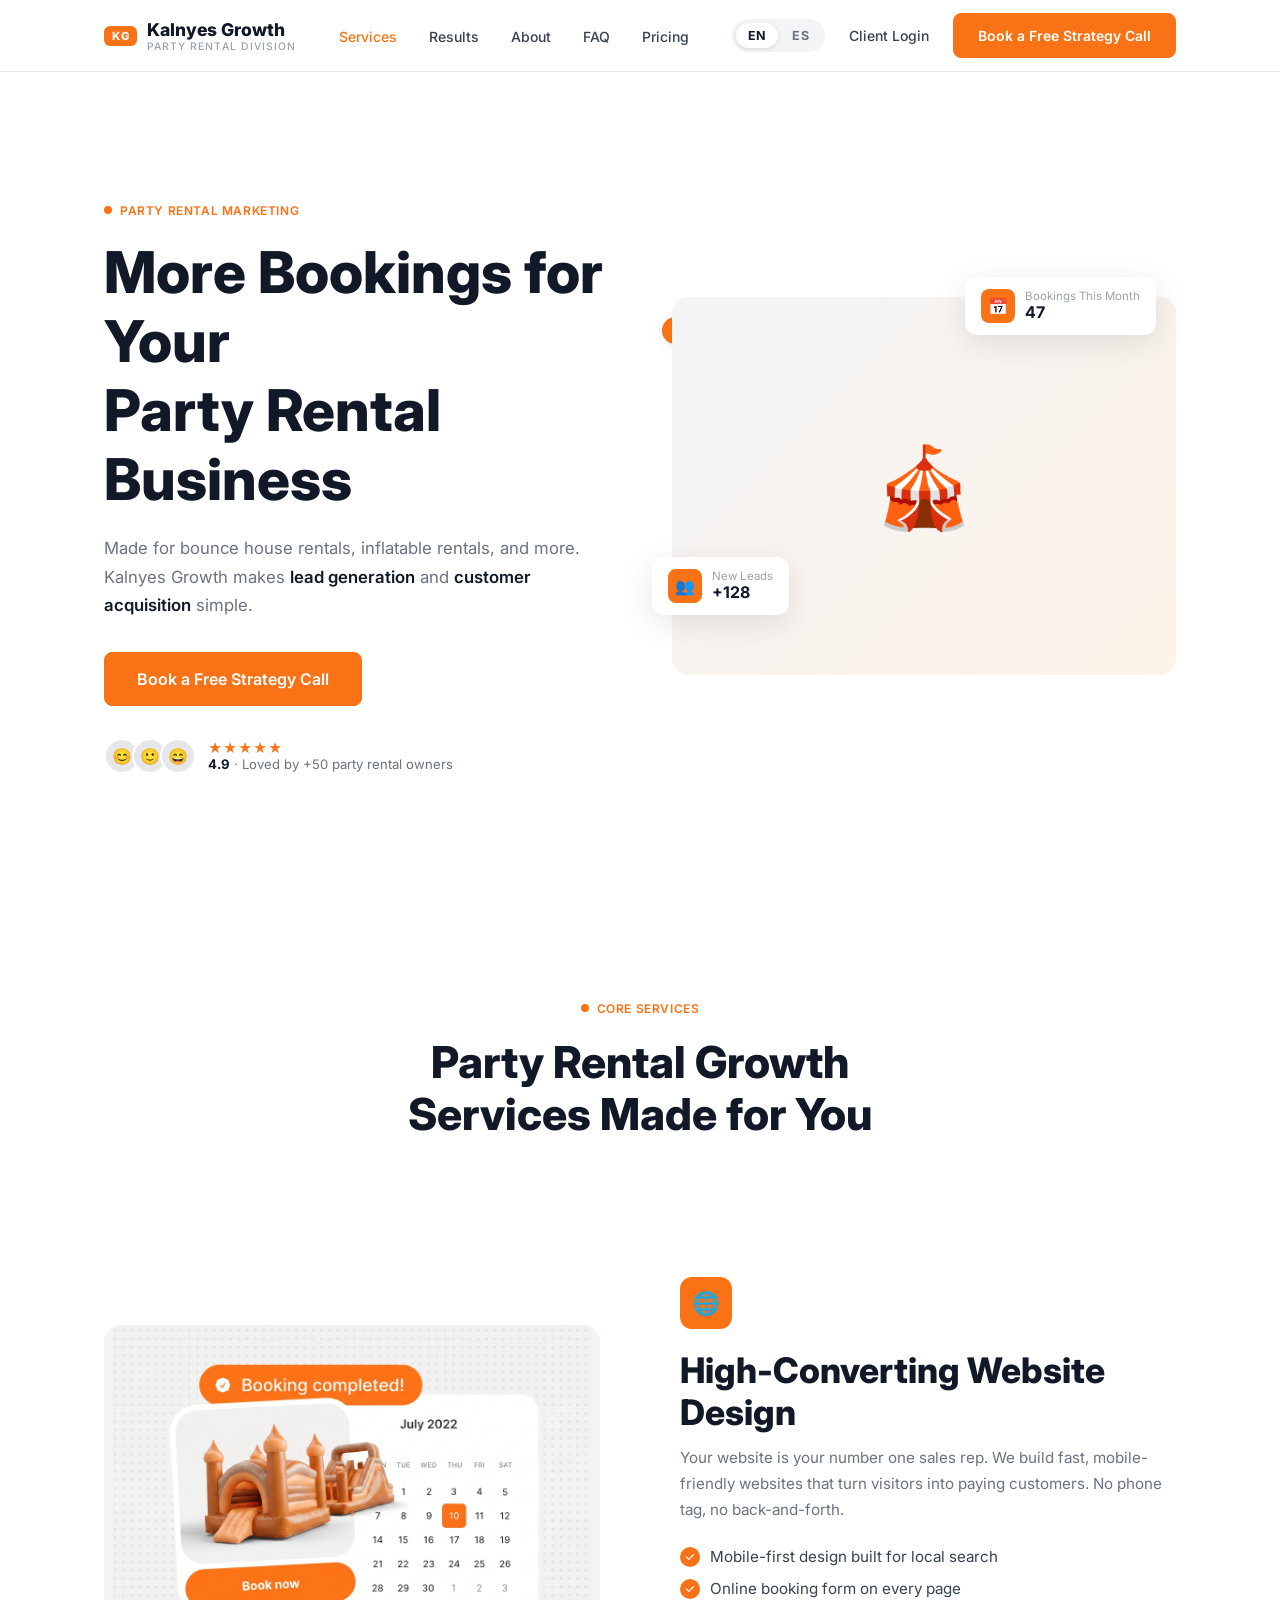
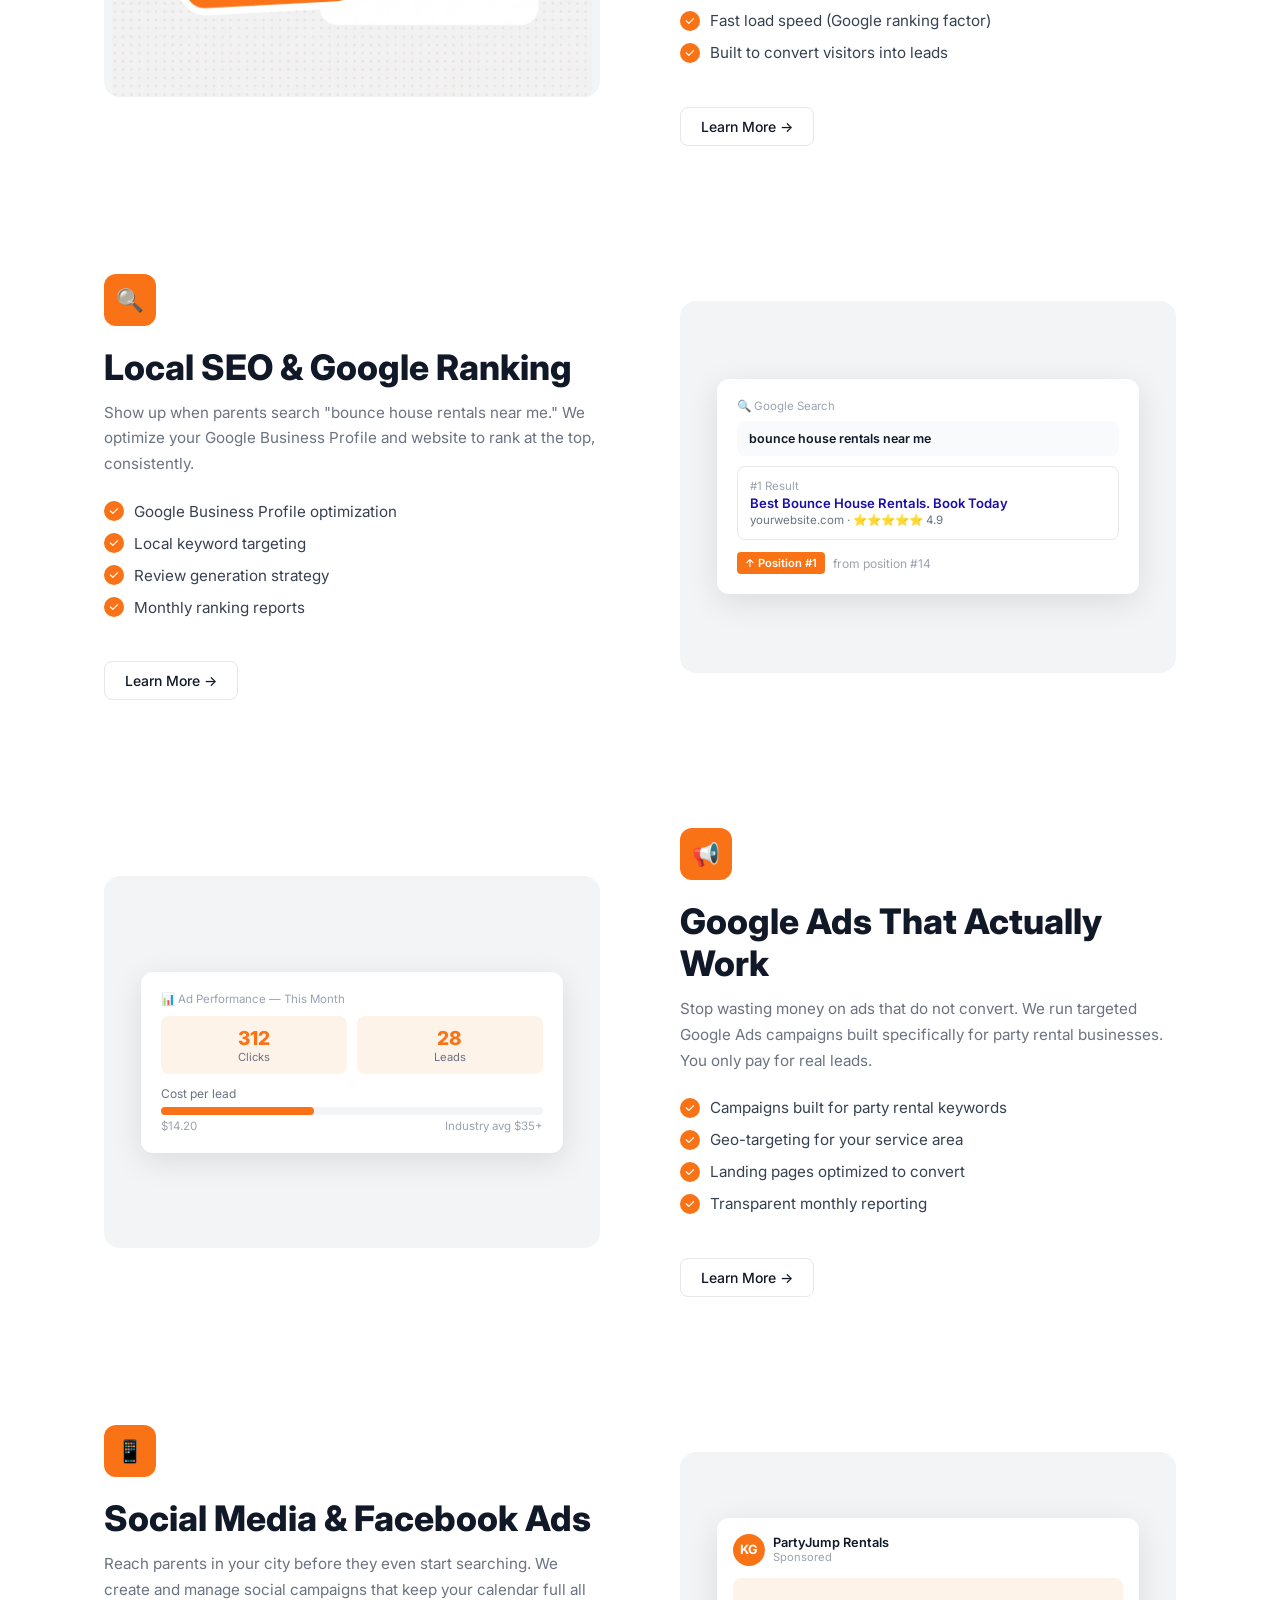
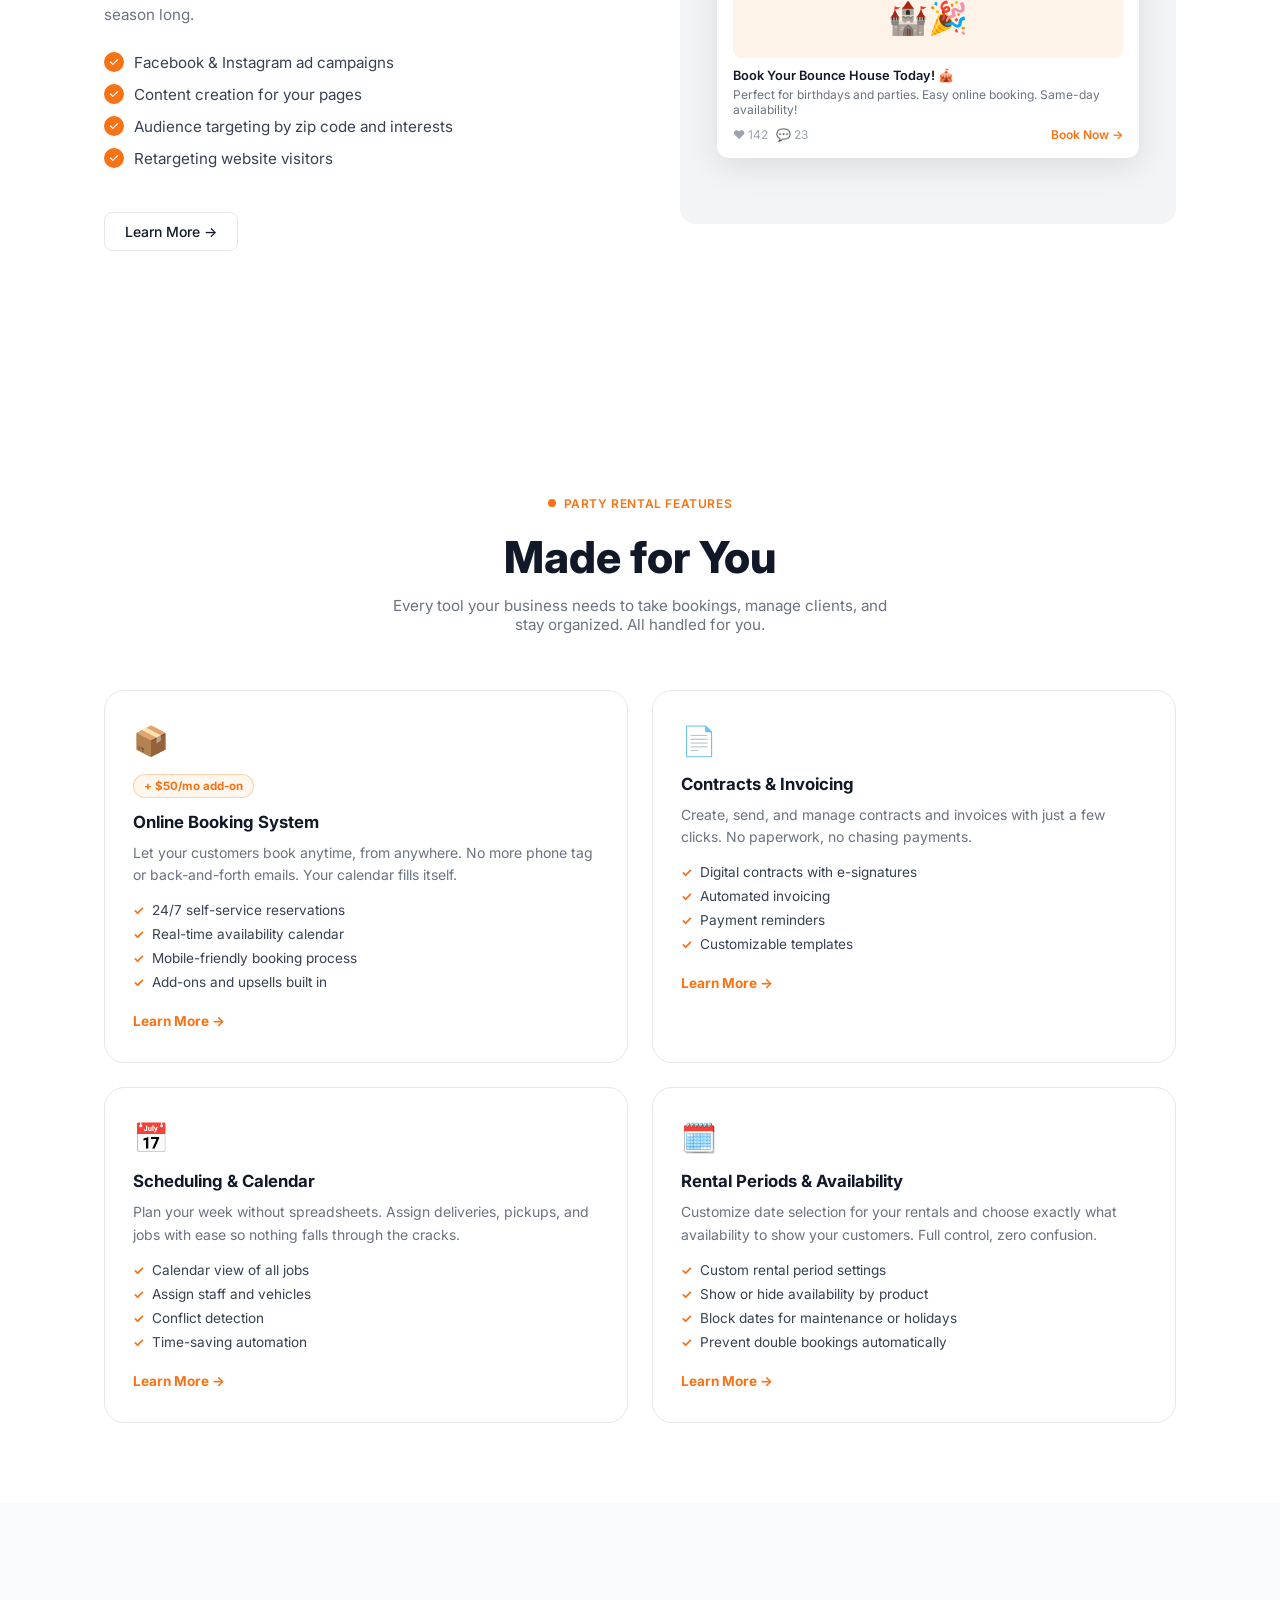
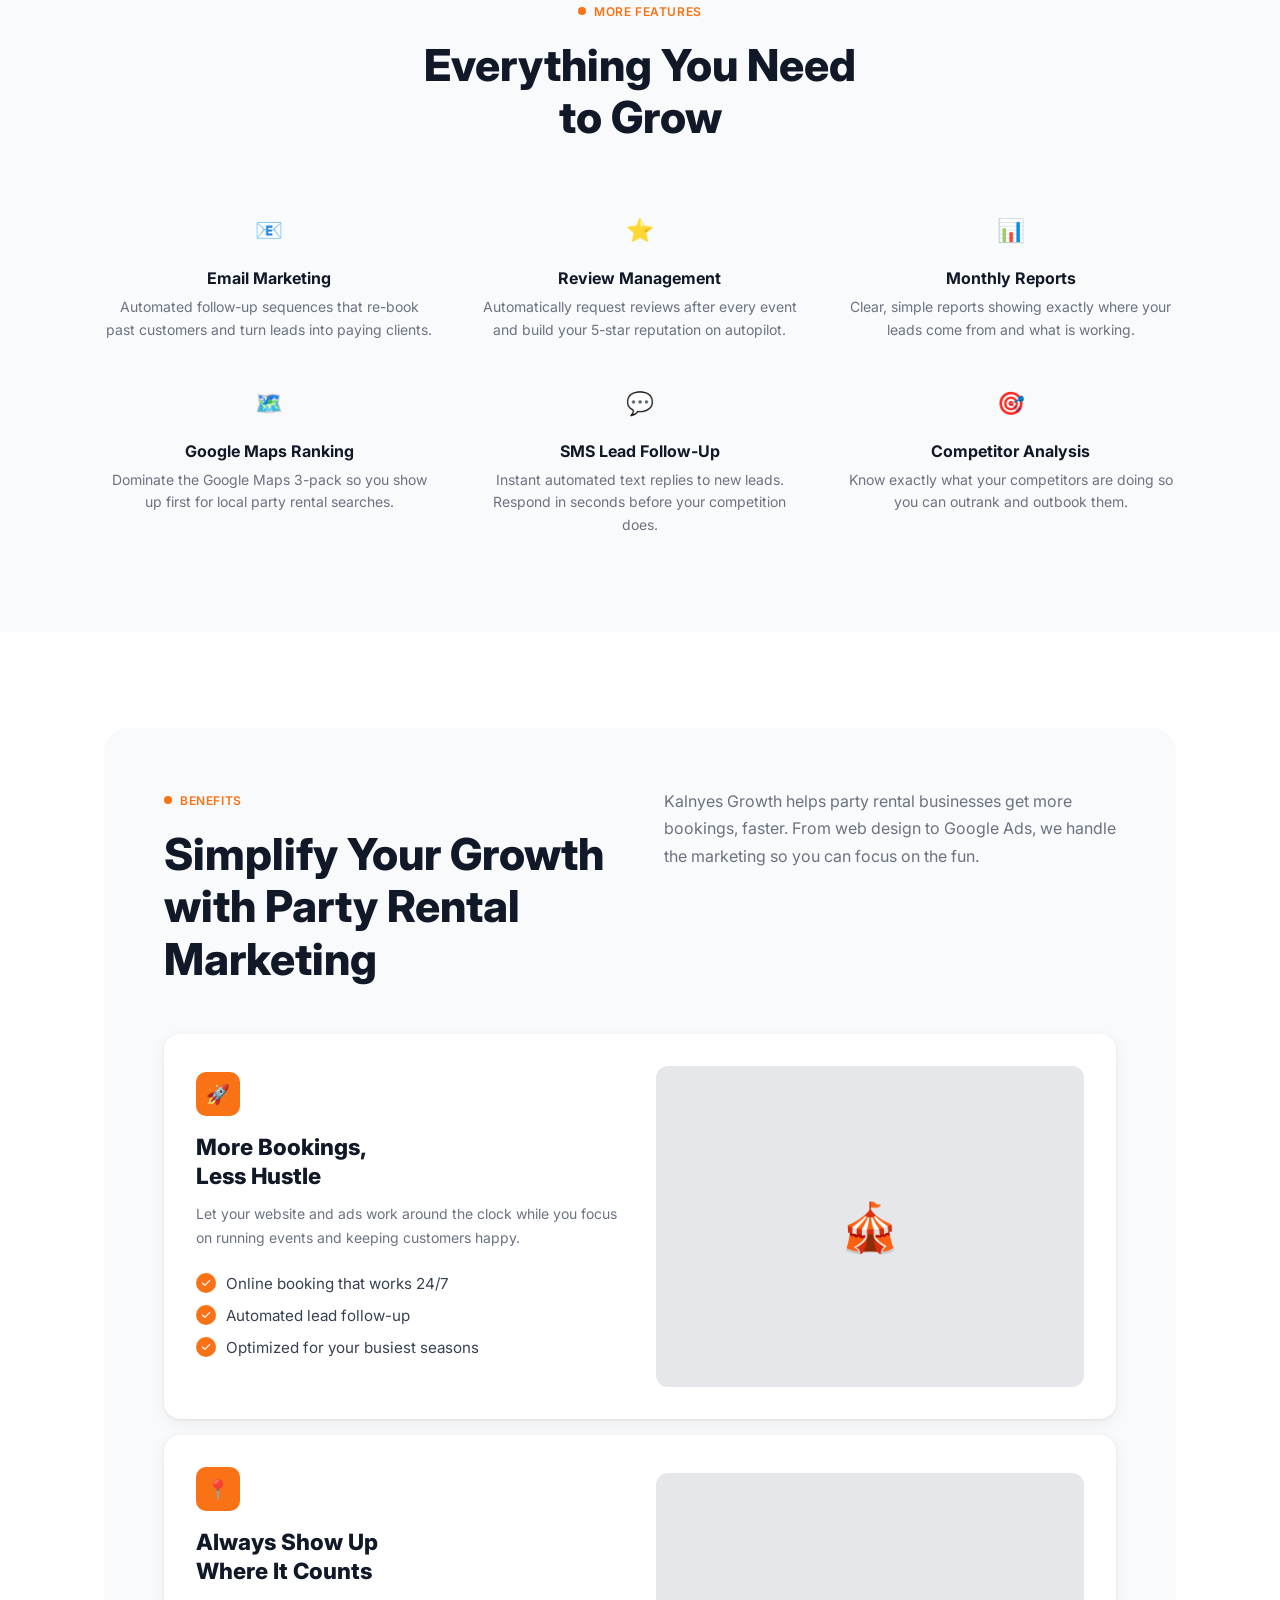
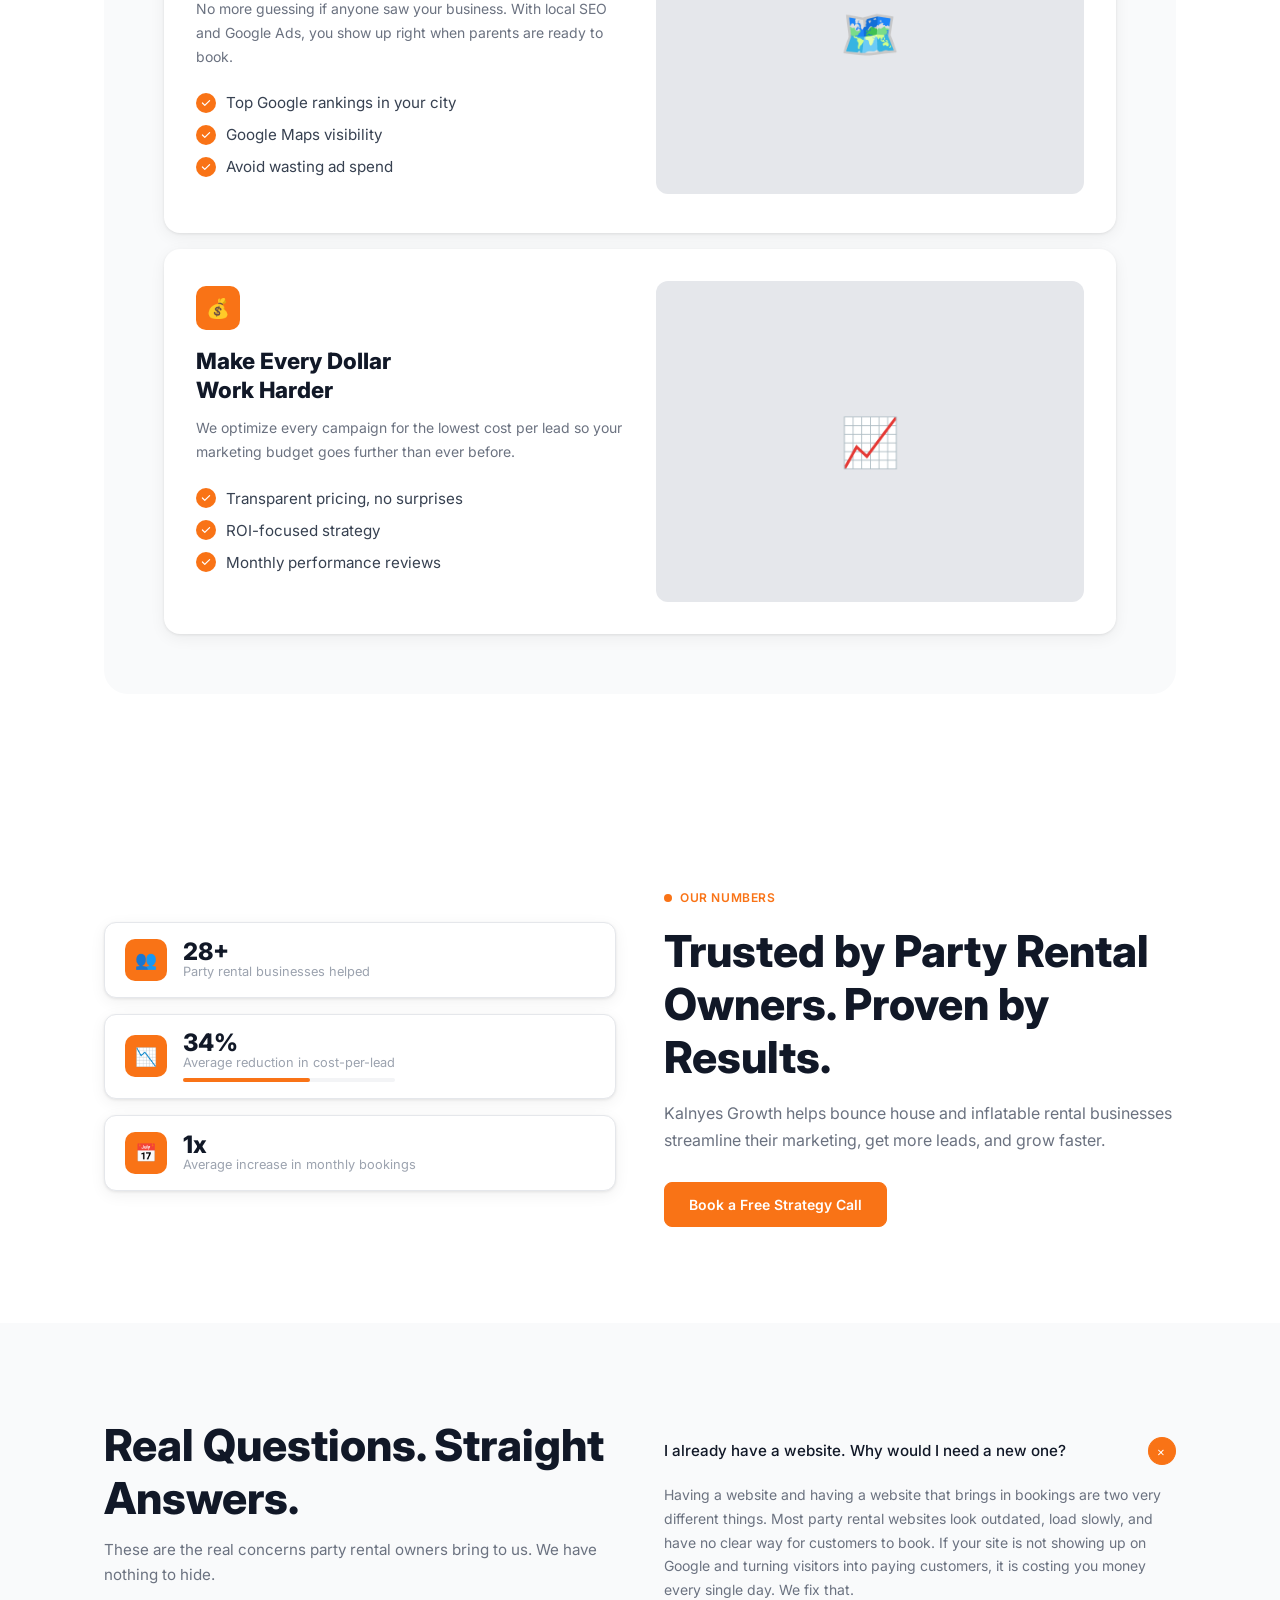
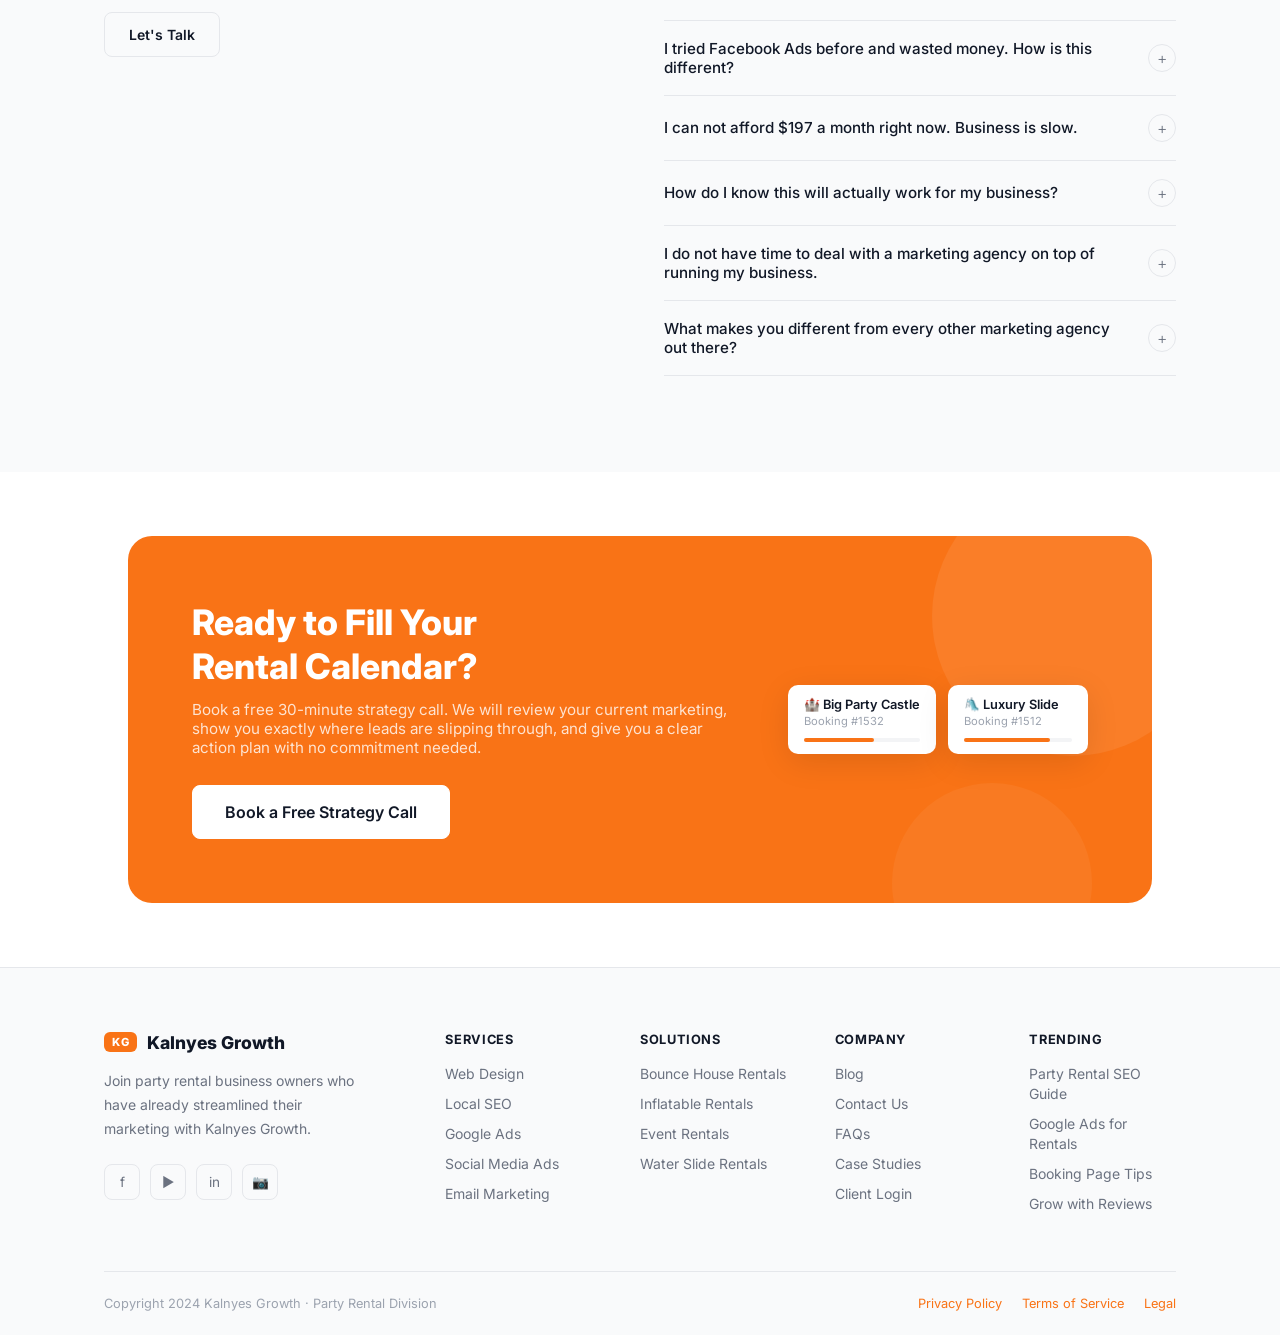
==== commit 241453b6: "Add files via upload" ====
--- a/index-standalone.html
+++ b/index-standalone.html
@@ -5,9 +5,10 @@
   <meta name="viewport" content="width=device-width, initial-scale=1.0" />
   <title>Party Rental Marketing | Kalnyes Growth</title>
   <meta name="description" content="Kalnyes Growth helps party rental businesses get more bookings with proven web design, SEO, and Google Ads strategies." />
+  <link rel="preconnect" href="https://fonts.googleapis.com" />
+  <link rel="preconnect" href="https://fonts.gstatic.com" crossorigin />
+  <link href="https://fonts.googleapis.com/css2?family=Inter:wght@300;400;500;600;700;800;900&display=swap" rel="stylesheet" />
   <style>
-/* ===== KALNYES GROWTH — PARTY RENTAL NICHE ===== */
-@import url('https://fonts.googleapis.com/css2?family=Inter:wght@300;400;500;600;700;800;900&display=swap');
 
 :root {
   --orange: #F97316;
